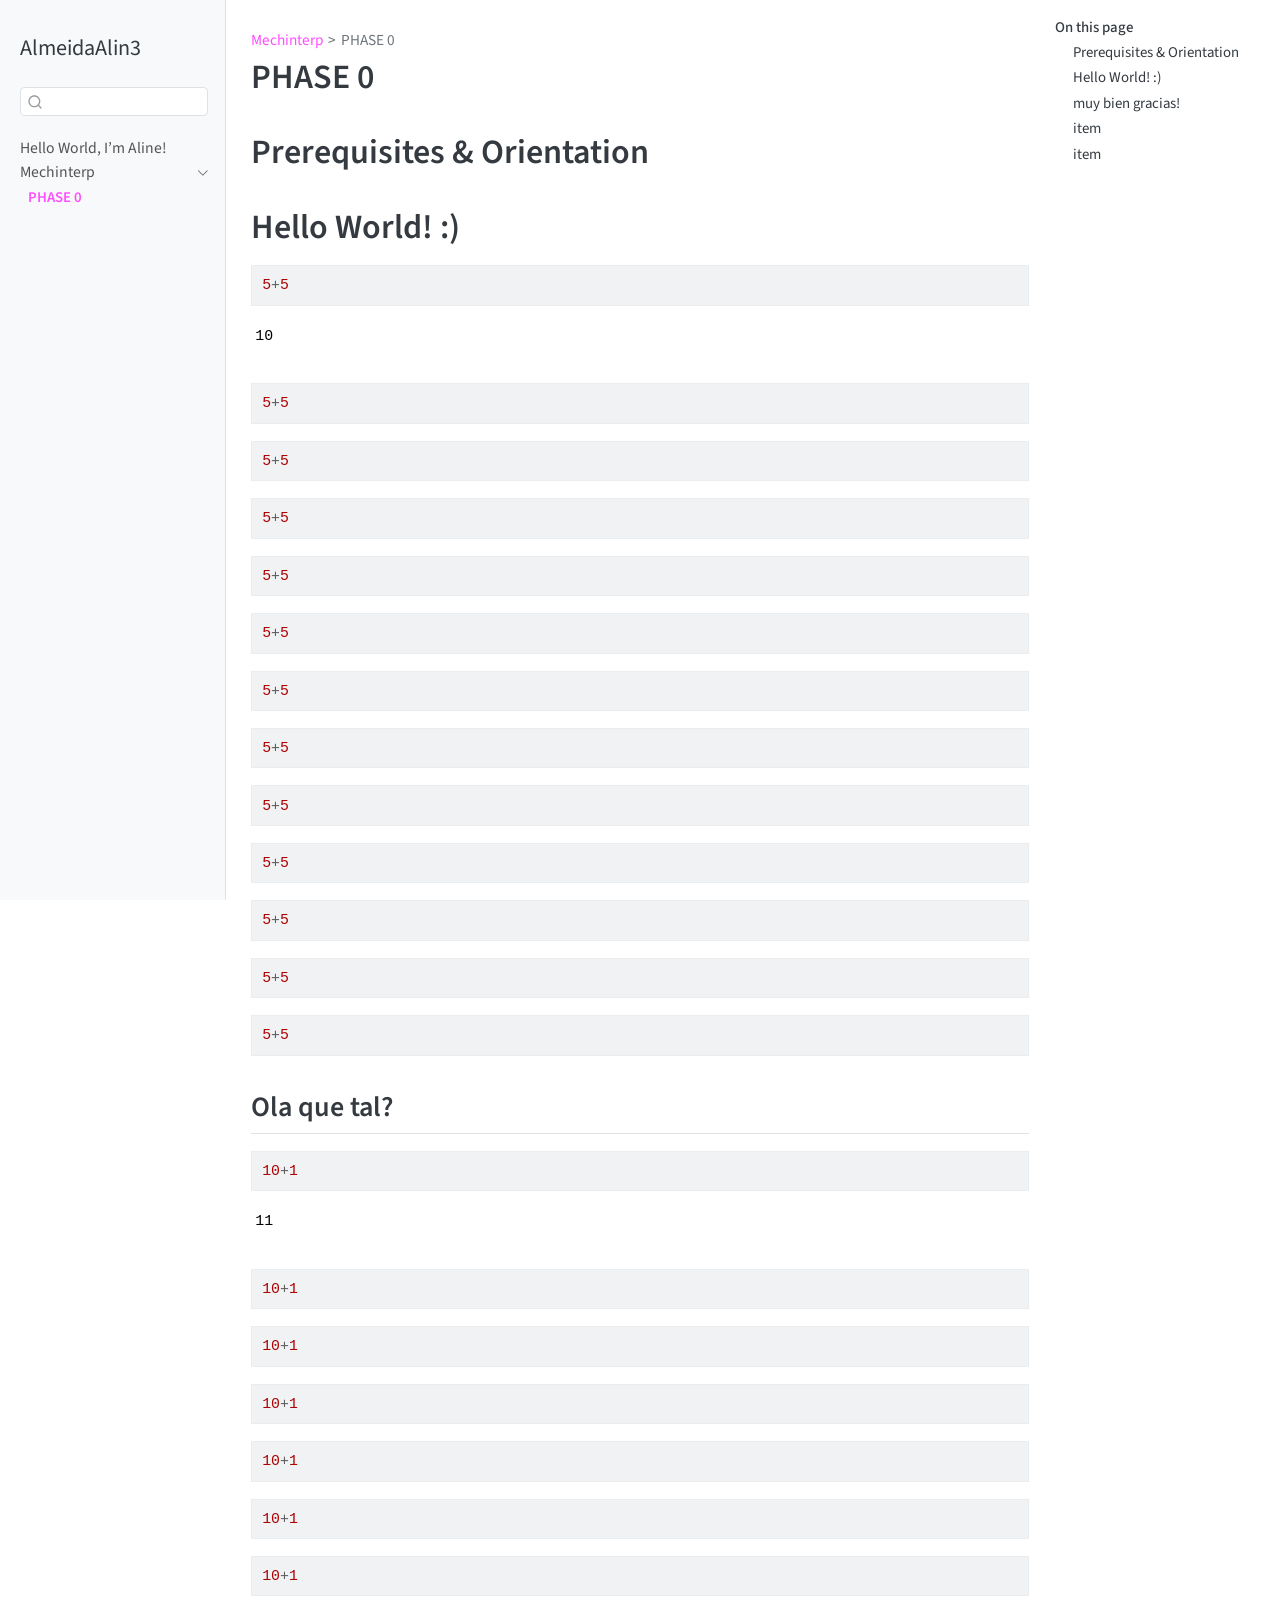
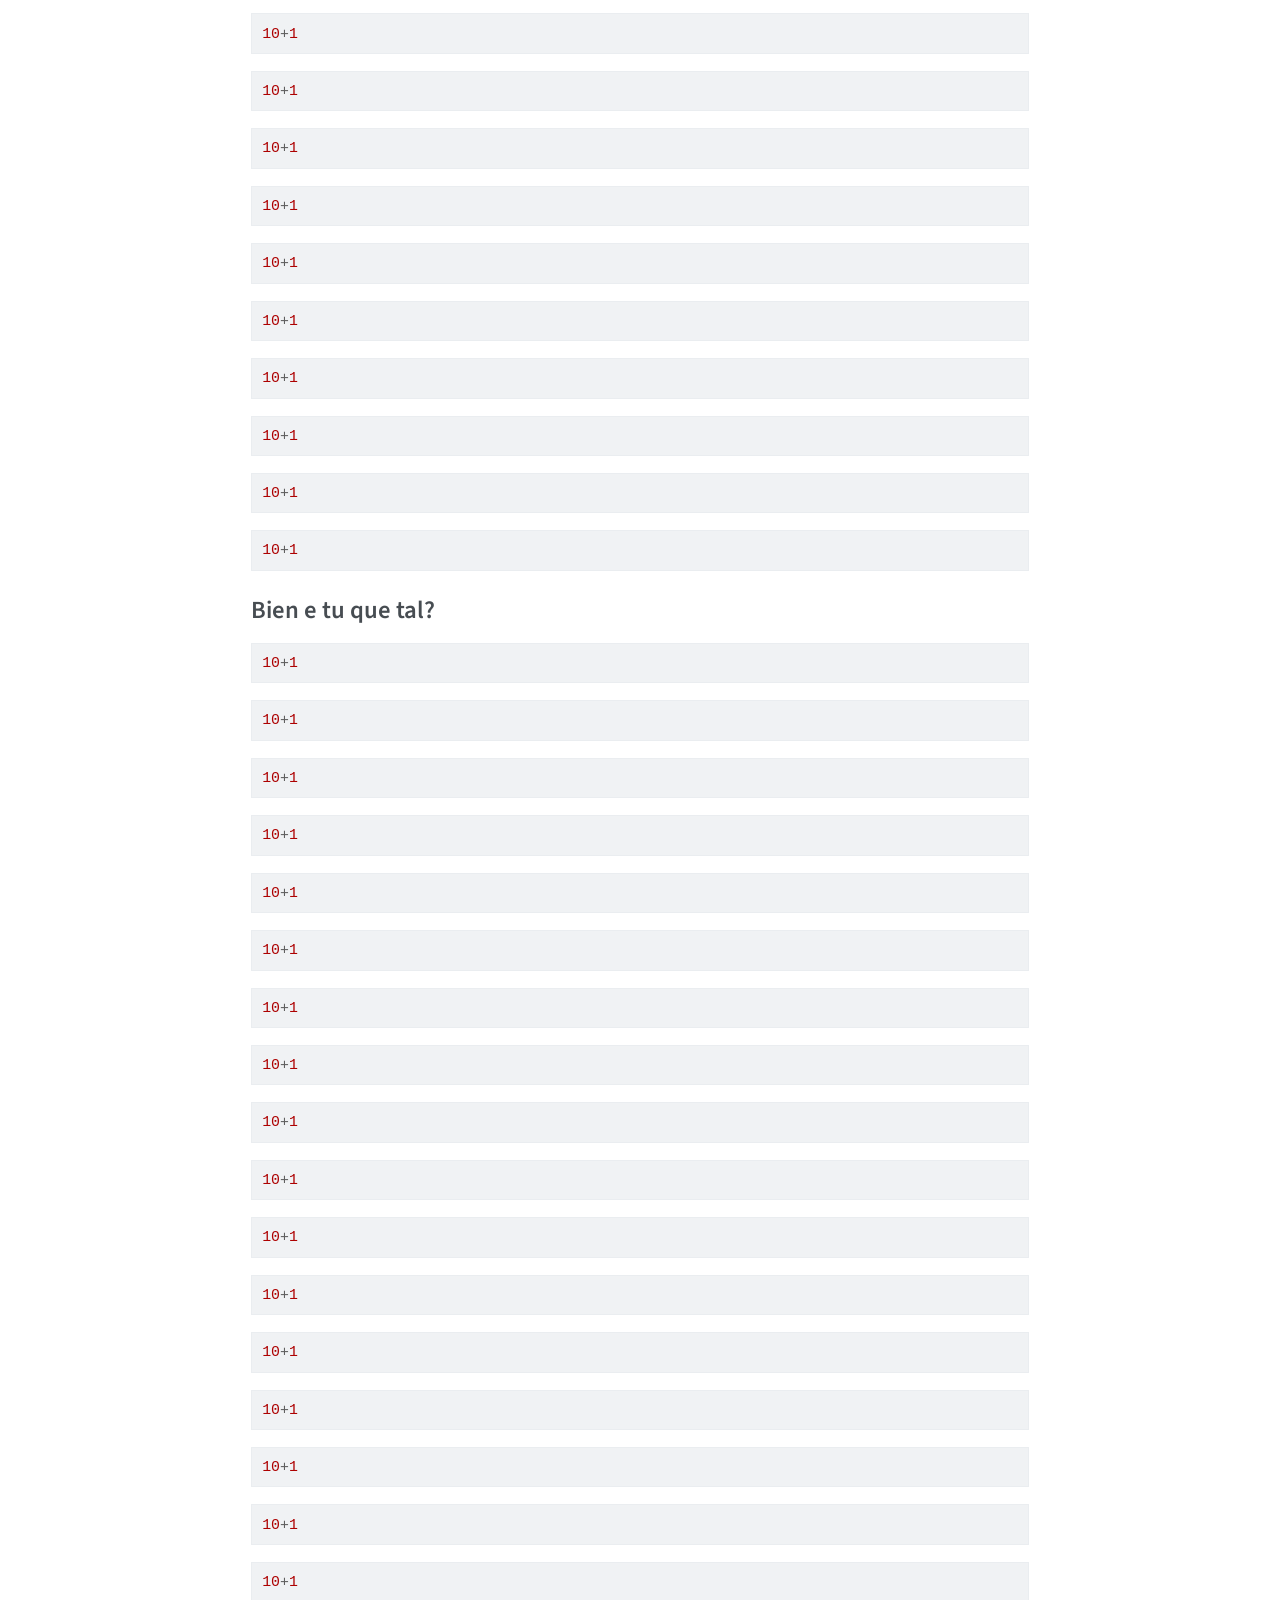
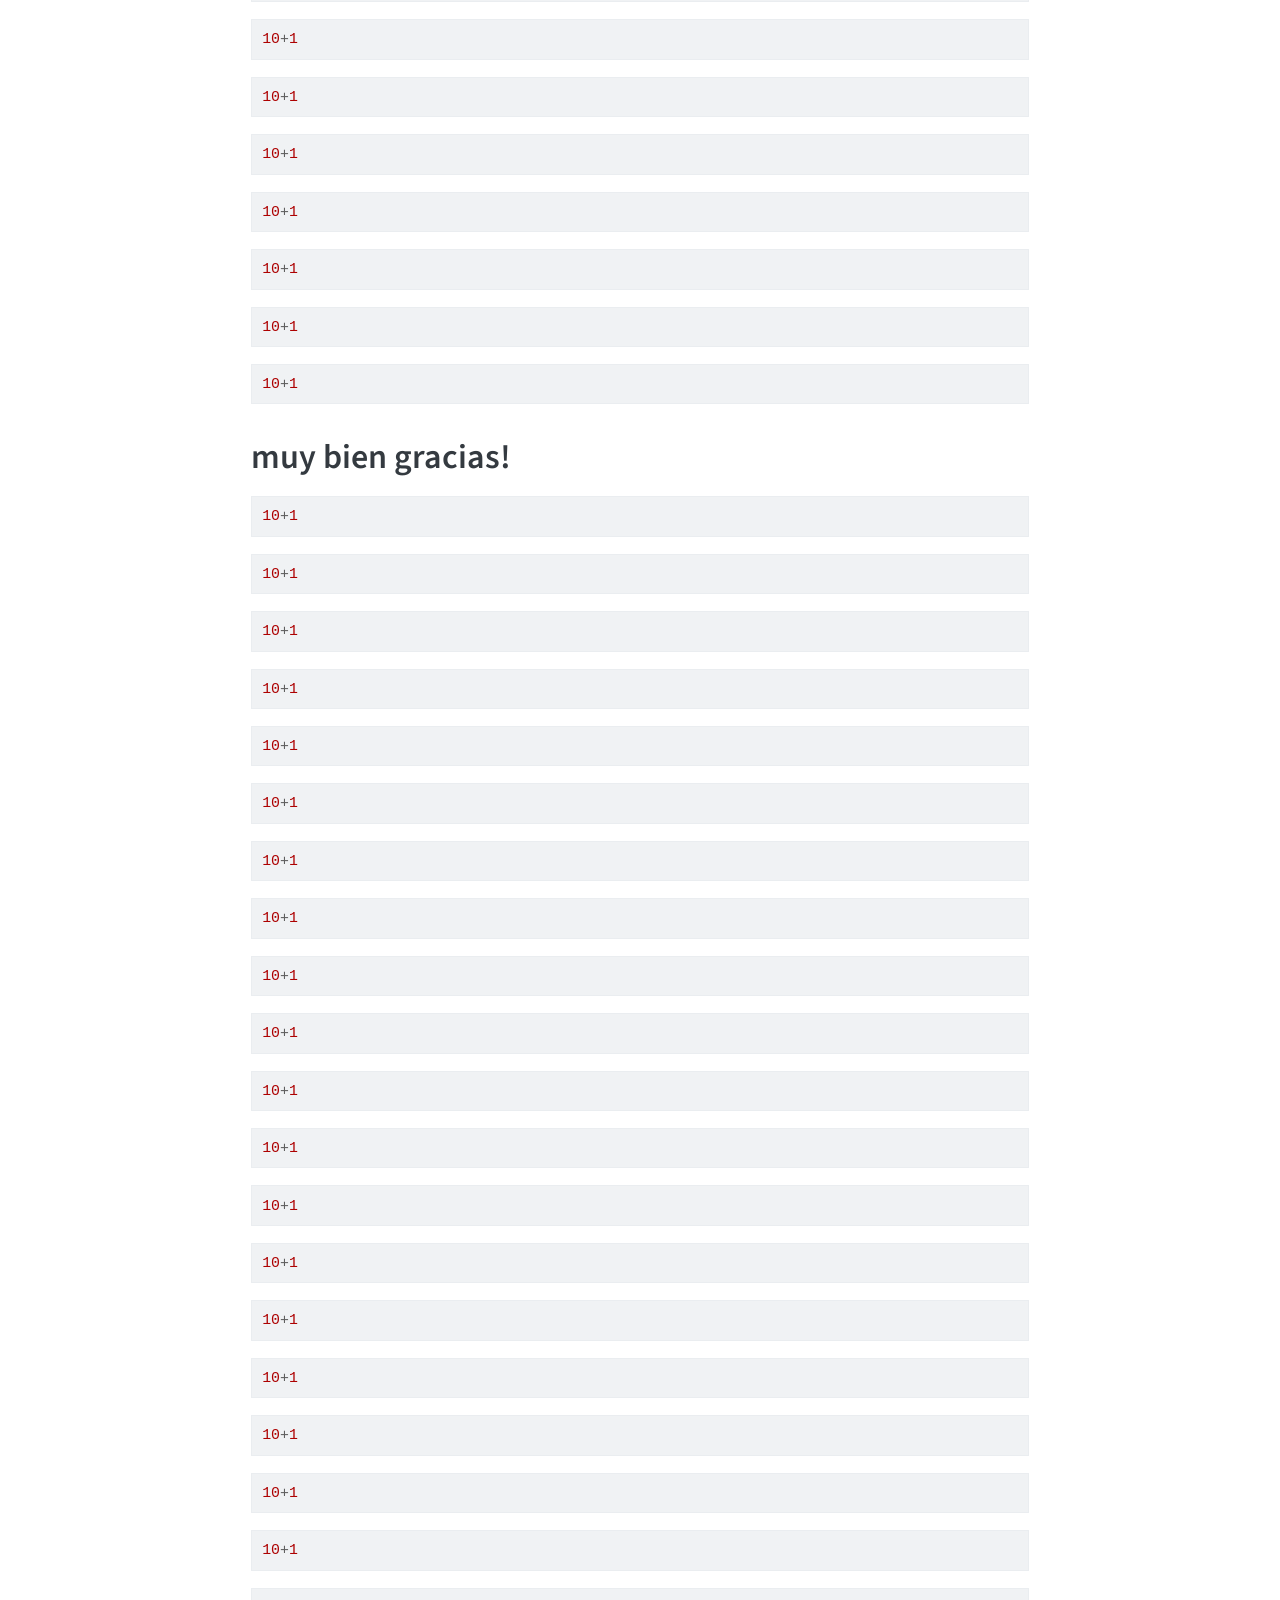
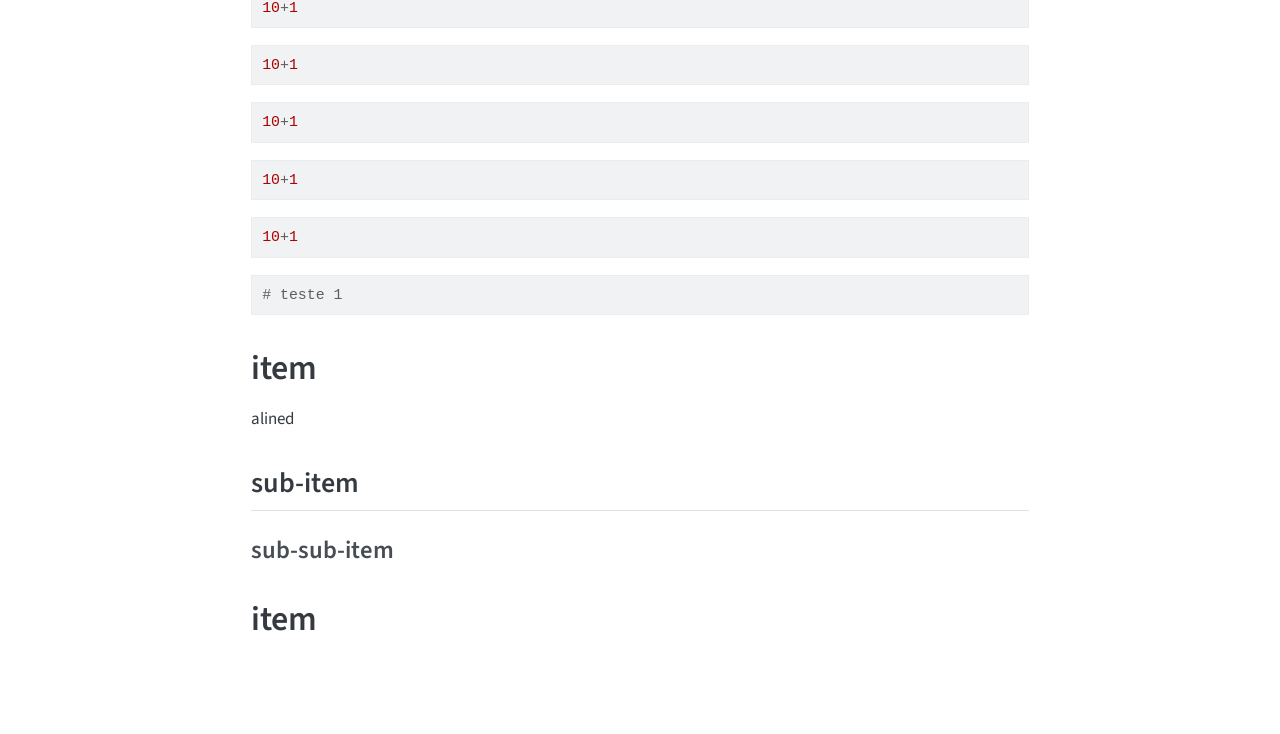
==== docs/my_mechinterp/mech_interp.html @ 6ec61247 "links color update" ====
<!DOCTYPE html>
<html xmlns="http://www.w3.org/1999/xhtml" lang="en" xml:lang="en"><head>

<meta charset="utf-8">
<meta name="generator" content="quarto-1.8.26">

<meta name="viewport" content="width=device-width, initial-scale=1.0, user-scalable=yes">


<title>PHASE 0 – AlmeidaAlin3</title>
<style>
code{white-space: pre-wrap;}
span.smallcaps{font-variant: small-caps;}
div.columns{display: flex; gap: min(4vw, 1.5em);}
div.column{flex: auto; overflow-x: auto;}
div.hanging-indent{margin-left: 1.5em; text-indent: -1.5em;}
ul.task-list{list-style: none;}
ul.task-list li input[type="checkbox"] {
  width: 0.8em;
  margin: 0 0.8em 0.2em -1em; /* quarto-specific, see https://github.com/quarto-dev/quarto-cli/issues/4556 */ 
  vertical-align: middle;
}
/* CSS for syntax highlighting */
html { -webkit-text-size-adjust: 100%; }
pre > code.sourceCode { white-space: pre; position: relative; }
pre > code.sourceCode > span { display: inline-block; line-height: 1.25; }
pre > code.sourceCode > span:empty { height: 1.2em; }
.sourceCode { overflow: visible; }
code.sourceCode > span { color: inherit; text-decoration: inherit; }
div.sourceCode { margin: 1em 0; }
pre.sourceCode { margin: 0; }
@media screen {
div.sourceCode { overflow: auto; }
}
@media print {
pre > code.sourceCode { white-space: pre-wrap; }
pre > code.sourceCode > span { text-indent: -5em; padding-left: 5em; }
}
pre.numberSource code
  { counter-reset: source-line 0; }
pre.numberSource code > span
  { position: relative; left: -4em; counter-increment: source-line; }
pre.numberSource code > span > a:first-child::before
  { content: counter(source-line);
    position: relative; left: -1em; text-align: right; vertical-align: baseline;
    border: none; display: inline-block;
    -webkit-touch-callout: none; -webkit-user-select: none;
    -khtml-user-select: none; -moz-user-select: none;
    -ms-user-select: none; user-select: none;
    padding: 0 4px; width: 4em;
  }
pre.numberSource { margin-left: 3em;  padding-left: 4px; }
div.sourceCode
  {   }
@media screen {
pre > code.sourceCode > span > a:first-child::before { text-decoration: underline; }
}
</style>


<script src="../site_libs/quarto-nav/quarto-nav.js"></script>
<script src="../site_libs/quarto-nav/headroom.min.js"></script>
<script src="../site_libs/clipboard/clipboard.min.js"></script>
<script src="../site_libs/quarto-search/autocomplete.umd.js"></script>
<script src="../site_libs/quarto-search/fuse.min.js"></script>
<script src="../site_libs/quarto-search/quarto-search.js"></script>
<meta name="quarto:offset" content="../">
<link href="../assets/favicon.ico" rel="icon">
<script src="../site_libs/quarto-html/quarto.js" type="module"></script>
<script src="../site_libs/quarto-html/tabsets/tabsets.js" type="module"></script>
<script src="../site_libs/quarto-html/axe/axe-check.js" type="module"></script>
<script src="../site_libs/quarto-html/popper.min.js"></script>
<script src="../site_libs/quarto-html/tippy.umd.min.js"></script>
<script src="../site_libs/quarto-html/anchor.min.js"></script>
<link href="../site_libs/quarto-html/tippy.css" rel="stylesheet">
<link href="../site_libs/quarto-html/quarto-syntax-highlighting-587c61ba64f3a5504c4d52d930310e48.css" rel="stylesheet" id="quarto-text-highlighting-styles">
<script src="../site_libs/bootstrap/bootstrap.min.js"></script>
<link href="../site_libs/bootstrap/bootstrap-icons.css" rel="stylesheet">
<link href="../site_libs/bootstrap/bootstrap-1397abb8f2ace67c03d6b5e76c6315b7.min.css" rel="stylesheet" append-hash="true" id="quarto-bootstrap" data-mode="light">
<script id="quarto-search-options" type="application/json">{
  "location": "sidebar",
  "copy-button": false,
  "collapse-after": 3,
  "panel-placement": "start",
  "type": "textbox",
  "limit": 50,
  "keyboard-shortcut": [
    "f",
    "/",
    "s"
  ],
  "show-item-context": false,
  "language": {
    "search-no-results-text": "No results",
    "search-matching-documents-text": "matching documents",
    "search-copy-link-title": "Copy link to search",
    "search-hide-matches-text": "Hide additional matches",
    "search-more-match-text": "more match in this document",
    "search-more-matches-text": "more matches in this document",
    "search-clear-button-title": "Clear",
    "search-text-placeholder": "",
    "search-detached-cancel-button-title": "Cancel",
    "search-submit-button-title": "Submit",
    "search-label": "Search"
  }
}</script>


<link rel="stylesheet" href="../assets/styles.css">
</head>

<body class="nav-sidebar docked quarto-light">

<div id="quarto-search-results"></div>
  <header id="quarto-header" class="headroom fixed-top">
  <nav class="quarto-secondary-nav">
    <div class="container-fluid d-flex">
      <button type="button" class="quarto-btn-toggle btn" data-bs-toggle="collapse" role="button" data-bs-target=".quarto-sidebar-collapse-item" aria-controls="quarto-sidebar" aria-expanded="false" aria-label="Toggle sidebar navigation" onclick="if (window.quartoToggleHeadroom) { window.quartoToggleHeadroom(); }">
        <i class="bi bi-layout-text-sidebar-reverse"></i>
      </button>
        <nav class="quarto-page-breadcrumbs" aria-label="breadcrumb"><ol class="breadcrumb"><li class="breadcrumb-item"><a href="../my_mechinterp/mech_interp.html">Mechinterp</a></li><li class="breadcrumb-item"><a href="../my_mechinterp/mech_interp.html">PHASE 0</a></li></ol></nav>
        <a class="flex-grow-1" role="navigation" data-bs-toggle="collapse" data-bs-target=".quarto-sidebar-collapse-item" aria-controls="quarto-sidebar" aria-expanded="false" aria-label="Toggle sidebar navigation" onclick="if (window.quartoToggleHeadroom) { window.quartoToggleHeadroom(); }">      
        </a>
      <button type="button" class="btn quarto-search-button" aria-label="Search" onclick="window.quartoOpenSearch();">
        <i class="bi bi-search"></i>
      </button>
    </div>
  </nav>
</header>
<!-- content -->
<div id="quarto-content" class="quarto-container page-columns page-rows-contents page-layout-article">
<!-- sidebar -->
  <nav id="quarto-sidebar" class="sidebar collapse collapse-horizontal quarto-sidebar-collapse-item sidebar-navigation docked overflow-auto">
    <div class="pt-lg-2 mt-2 text-left sidebar-header">
    <div class="sidebar-title mb-0 py-0">
      <a href="../">AlmeidaAlin3</a> 
    </div>
      </div>
        <div class="mt-2 flex-shrink-0 align-items-center">
        <div class="sidebar-search">
        <div id="quarto-search" class="" title="Search"></div>
        </div>
        </div>
    <div class="sidebar-menu-container"> 
    <ul class="list-unstyled mt-1">
        <li class="sidebar-item">
  <div class="sidebar-item-container"> 
  <a href="../index.html" class="sidebar-item-text sidebar-link">
 <span class="menu-text">Hello World, I’m Aline!</span></a>
  </div>
</li>
        <li class="sidebar-item sidebar-item-section">
      <div class="sidebar-item-container"> 
            <a class="sidebar-item-text sidebar-link text-start" data-bs-toggle="collapse" data-bs-target="#quarto-sidebar-section-1" role="navigation" aria-expanded="true">
 <span class="menu-text">Mechinterp</span></a>
          <a class="sidebar-item-toggle text-start" data-bs-toggle="collapse" data-bs-target="#quarto-sidebar-section-1" role="navigation" aria-expanded="true" aria-label="Toggle section">
            <i class="bi bi-chevron-right ms-2"></i>
          </a> 
      </div>
      <ul id="quarto-sidebar-section-1" class="collapse list-unstyled sidebar-section depth1 show">  
          <li class="sidebar-item">
  <div class="sidebar-item-container"> 
  <a href="../my_mechinterp/mech_interp.html" class="sidebar-item-text sidebar-link active">
 <span class="menu-text">PHASE 0</span></a>
  </div>
</li>
      </ul>
  </li>
    </ul>
    </div>
</nav>
<div id="quarto-sidebar-glass" class="quarto-sidebar-collapse-item" data-bs-toggle="collapse" data-bs-target=".quarto-sidebar-collapse-item"></div>
<!-- margin-sidebar -->
    <div id="quarto-margin-sidebar" class="sidebar margin-sidebar">
        <nav id="TOC" role="doc-toc" class="toc-active">
    <h2 id="toc-title">On this page</h2>
   
  <ul>
  <li><a href="#prerequisites-orientation" id="toc-prerequisites-orientation" class="nav-link active" data-scroll-target="#prerequisites-orientation">Prerequisites &amp; Orientation</a></li>
  <li><a href="#hello-world" id="toc-hello-world" class="nav-link" data-scroll-target="#hello-world">Hello World! :)</a>
  <ul>
  <li><a href="#ola-que-tal" id="toc-ola-que-tal" class="nav-link" data-scroll-target="#ola-que-tal">Ola que tal?</a>
  <ul class="collapse">
  <li><a href="#bien-e-tu-que-tal" id="toc-bien-e-tu-que-tal" class="nav-link" data-scroll-target="#bien-e-tu-que-tal">Bien e tu que tal?</a></li>
  </ul></li>
  </ul></li>
  <li><a href="#muy-bien-gracias" id="toc-muy-bien-gracias" class="nav-link" data-scroll-target="#muy-bien-gracias">muy bien gracias!</a></li>
  <li><a href="#item" id="toc-item" class="nav-link" data-scroll-target="#item">item</a>
  <ul>
  <li><a href="#sub-item" id="toc-sub-item" class="nav-link" data-scroll-target="#sub-item">sub-item</a>
  <ul class="collapse">
  <li><a href="#sub-sub-item" id="toc-sub-sub-item" class="nav-link" data-scroll-target="#sub-sub-item">sub-sub-item</a></li>
  </ul></li>
  </ul></li>
  <li><a href="#item-1" id="toc-item-1" class="nav-link" data-scroll-target="#item-1">item</a></li>
  </ul>
</nav>
    </div>
<!-- main -->
<main class="content" id="quarto-document-content">

<header id="title-block-header" class="quarto-title-block default"><nav class="quarto-page-breadcrumbs quarto-title-breadcrumbs d-none d-lg-block" aria-label="breadcrumb"><ol class="breadcrumb"><li class="breadcrumb-item"><a href="../my_mechinterp/mech_interp.html">Mechinterp</a></li><li class="breadcrumb-item"><a href="../my_mechinterp/mech_interp.html">PHASE 0</a></li></ol></nav>
<div class="quarto-title">
<h1 class="title">PHASE 0</h1>
</div>



<div class="quarto-title-meta">

    
  
    
  </div>
  


</header>


<section id="prerequisites-orientation" class="level1">
<h1>Prerequisites &amp; Orientation</h1>
</section>
<section id="hello-world" class="level1">
<h1>Hello World! :)</h1>
<div id="cell-3" class="cell" data-execution_count="2">
<div class="code-copy-outer-scaffold"><div class="sourceCode cell-code" id="cb1"><pre class="sourceCode python code-with-copy"><code class="sourceCode python"><span id="cb1-1"><a href="#cb1-1" aria-hidden="true" tabindex="-1"></a><span class="dv">5</span><span class="op">+</span><span class="dv">5</span></span></code></pre></div><button title="Copy to Clipboard" class="code-copy-button"><i class="bi"></i></button></div>
<div class="cell-output cell-output-display" data-execution_count="2">
<pre><code>10</code></pre>
</div>
</div>
<div id="cell-4" class="cell">
<div class="code-copy-outer-scaffold"><div class="sourceCode cell-code" id="cb3"><pre class="sourceCode python code-with-copy"><code class="sourceCode python"><span id="cb3-1"><a href="#cb3-1" aria-hidden="true" tabindex="-1"></a><span class="dv">5</span><span class="op">+</span><span class="dv">5</span></span></code></pre></div><button title="Copy to Clipboard" class="code-copy-button"><i class="bi"></i></button></div>
</div>
<div id="cell-5" class="cell">
<div class="code-copy-outer-scaffold"><div class="sourceCode cell-code" id="cb4"><pre class="sourceCode python code-with-copy"><code class="sourceCode python"><span id="cb4-1"><a href="#cb4-1" aria-hidden="true" tabindex="-1"></a><span class="dv">5</span><span class="op">+</span><span class="dv">5</span></span></code></pre></div><button title="Copy to Clipboard" class="code-copy-button"><i class="bi"></i></button></div>
</div>
<div id="cell-6" class="cell">
<div class="code-copy-outer-scaffold"><div class="sourceCode cell-code" id="cb5"><pre class="sourceCode python code-with-copy"><code class="sourceCode python"><span id="cb5-1"><a href="#cb5-1" aria-hidden="true" tabindex="-1"></a><span class="dv">5</span><span class="op">+</span><span class="dv">5</span></span></code></pre></div><button title="Copy to Clipboard" class="code-copy-button"><i class="bi"></i></button></div>
</div>
<div id="cell-7" class="cell">
<div class="code-copy-outer-scaffold"><div class="sourceCode cell-code" id="cb6"><pre class="sourceCode python code-with-copy"><code class="sourceCode python"><span id="cb6-1"><a href="#cb6-1" aria-hidden="true" tabindex="-1"></a><span class="dv">5</span><span class="op">+</span><span class="dv">5</span></span></code></pre></div><button title="Copy to Clipboard" class="code-copy-button"><i class="bi"></i></button></div>
</div>
<div id="cell-8" class="cell">
<div class="code-copy-outer-scaffold"><div class="sourceCode cell-code" id="cb7"><pre class="sourceCode python code-with-copy"><code class="sourceCode python"><span id="cb7-1"><a href="#cb7-1" aria-hidden="true" tabindex="-1"></a><span class="dv">5</span><span class="op">+</span><span class="dv">5</span></span></code></pre></div><button title="Copy to Clipboard" class="code-copy-button"><i class="bi"></i></button></div>
</div>
<div id="cell-9" class="cell">
<div class="code-copy-outer-scaffold"><div class="sourceCode cell-code" id="cb8"><pre class="sourceCode python code-with-copy"><code class="sourceCode python"><span id="cb8-1"><a href="#cb8-1" aria-hidden="true" tabindex="-1"></a><span class="dv">5</span><span class="op">+</span><span class="dv">5</span></span></code></pre></div><button title="Copy to Clipboard" class="code-copy-button"><i class="bi"></i></button></div>
</div>
<div id="cell-10" class="cell">
<div class="code-copy-outer-scaffold"><div class="sourceCode cell-code" id="cb9"><pre class="sourceCode python code-with-copy"><code class="sourceCode python"><span id="cb9-1"><a href="#cb9-1" aria-hidden="true" tabindex="-1"></a><span class="dv">5</span><span class="op">+</span><span class="dv">5</span></span></code></pre></div><button title="Copy to Clipboard" class="code-copy-button"><i class="bi"></i></button></div>
</div>
<div id="cell-11" class="cell">
<div class="code-copy-outer-scaffold"><div class="sourceCode cell-code" id="cb10"><pre class="sourceCode python code-with-copy"><code class="sourceCode python"><span id="cb10-1"><a href="#cb10-1" aria-hidden="true" tabindex="-1"></a><span class="dv">5</span><span class="op">+</span><span class="dv">5</span></span></code></pre></div><button title="Copy to Clipboard" class="code-copy-button"><i class="bi"></i></button></div>
</div>
<div id="cell-12" class="cell">
<div class="code-copy-outer-scaffold"><div class="sourceCode cell-code" id="cb11"><pre class="sourceCode python code-with-copy"><code class="sourceCode python"><span id="cb11-1"><a href="#cb11-1" aria-hidden="true" tabindex="-1"></a><span class="dv">5</span><span class="op">+</span><span class="dv">5</span></span></code></pre></div><button title="Copy to Clipboard" class="code-copy-button"><i class="bi"></i></button></div>
</div>
<div id="cell-13" class="cell">
<div class="code-copy-outer-scaffold"><div class="sourceCode cell-code" id="cb12"><pre class="sourceCode python code-with-copy"><code class="sourceCode python"><span id="cb12-1"><a href="#cb12-1" aria-hidden="true" tabindex="-1"></a><span class="dv">5</span><span class="op">+</span><span class="dv">5</span></span></code></pre></div><button title="Copy to Clipboard" class="code-copy-button"><i class="bi"></i></button></div>
</div>
<div id="cell-14" class="cell">
<div class="code-copy-outer-scaffold"><div class="sourceCode cell-code" id="cb13"><pre class="sourceCode python code-with-copy"><code class="sourceCode python"><span id="cb13-1"><a href="#cb13-1" aria-hidden="true" tabindex="-1"></a><span class="dv">5</span><span class="op">+</span><span class="dv">5</span></span></code></pre></div><button title="Copy to Clipboard" class="code-copy-button"><i class="bi"></i></button></div>
</div>
<div id="cell-15" class="cell">
<div class="code-copy-outer-scaffold"><div class="sourceCode cell-code" id="cb14"><pre class="sourceCode python code-with-copy"><code class="sourceCode python"><span id="cb14-1"><a href="#cb14-1" aria-hidden="true" tabindex="-1"></a><span class="dv">5</span><span class="op">+</span><span class="dv">5</span></span></code></pre></div><button title="Copy to Clipboard" class="code-copy-button"><i class="bi"></i></button></div>
</div>
<section id="ola-que-tal" class="level2">
<h2 class="anchored" data-anchor-id="ola-que-tal">Ola que tal?</h2>
<div id="cell-17" class="cell" data-execution_count="3">
<div class="code-copy-outer-scaffold"><div class="sourceCode cell-code" id="cb15"><pre class="sourceCode python code-with-copy"><code class="sourceCode python"><span id="cb15-1"><a href="#cb15-1" aria-hidden="true" tabindex="-1"></a><span class="dv">10</span><span class="op">+</span><span class="dv">1</span></span></code></pre></div><button title="Copy to Clipboard" class="code-copy-button"><i class="bi"></i></button></div>
<div class="cell-output cell-output-display" data-execution_count="3">
<pre><code>11</code></pre>
</div>
</div>
<div id="cell-18" class="cell">
<div class="code-copy-outer-scaffold"><div class="sourceCode cell-code" id="cb17"><pre class="sourceCode python code-with-copy"><code class="sourceCode python"><span id="cb17-1"><a href="#cb17-1" aria-hidden="true" tabindex="-1"></a><span class="dv">10</span><span class="op">+</span><span class="dv">1</span></span></code></pre></div><button title="Copy to Clipboard" class="code-copy-button"><i class="bi"></i></button></div>
</div>
<div id="cell-19" class="cell">
<div class="code-copy-outer-scaffold"><div class="sourceCode cell-code" id="cb18"><pre class="sourceCode python code-with-copy"><code class="sourceCode python"><span id="cb18-1"><a href="#cb18-1" aria-hidden="true" tabindex="-1"></a><span class="dv">10</span><span class="op">+</span><span class="dv">1</span></span></code></pre></div><button title="Copy to Clipboard" class="code-copy-button"><i class="bi"></i></button></div>
</div>
<div id="cell-20" class="cell">
<div class="code-copy-outer-scaffold"><div class="sourceCode cell-code" id="cb19"><pre class="sourceCode python code-with-copy"><code class="sourceCode python"><span id="cb19-1"><a href="#cb19-1" aria-hidden="true" tabindex="-1"></a><span class="dv">10</span><span class="op">+</span><span class="dv">1</span></span></code></pre></div><button title="Copy to Clipboard" class="code-copy-button"><i class="bi"></i></button></div>
</div>
<div id="cell-21" class="cell">
<div class="code-copy-outer-scaffold"><div class="sourceCode cell-code" id="cb20"><pre class="sourceCode python code-with-copy"><code class="sourceCode python"><span id="cb20-1"><a href="#cb20-1" aria-hidden="true" tabindex="-1"></a><span class="dv">10</span><span class="op">+</span><span class="dv">1</span></span></code></pre></div><button title="Copy to Clipboard" class="code-copy-button"><i class="bi"></i></button></div>
</div>
<div id="cell-22" class="cell">
<div class="code-copy-outer-scaffold"><div class="sourceCode cell-code" id="cb21"><pre class="sourceCode python code-with-copy"><code class="sourceCode python"><span id="cb21-1"><a href="#cb21-1" aria-hidden="true" tabindex="-1"></a><span class="dv">10</span><span class="op">+</span><span class="dv">1</span></span></code></pre></div><button title="Copy to Clipboard" class="code-copy-button"><i class="bi"></i></button></div>
</div>
<div id="cell-23" class="cell">
<div class="code-copy-outer-scaffold"><div class="sourceCode cell-code" id="cb22"><pre class="sourceCode python code-with-copy"><code class="sourceCode python"><span id="cb22-1"><a href="#cb22-1" aria-hidden="true" tabindex="-1"></a><span class="dv">10</span><span class="op">+</span><span class="dv">1</span></span></code></pre></div><button title="Copy to Clipboard" class="code-copy-button"><i class="bi"></i></button></div>
</div>
<div id="cell-24" class="cell">
<div class="code-copy-outer-scaffold"><div class="sourceCode cell-code" id="cb23"><pre class="sourceCode python code-with-copy"><code class="sourceCode python"><span id="cb23-1"><a href="#cb23-1" aria-hidden="true" tabindex="-1"></a><span class="dv">10</span><span class="op">+</span><span class="dv">1</span></span></code></pre></div><button title="Copy to Clipboard" class="code-copy-button"><i class="bi"></i></button></div>
</div>
<div id="cell-25" class="cell">
<div class="code-copy-outer-scaffold"><div class="sourceCode cell-code" id="cb24"><pre class="sourceCode python code-with-copy"><code class="sourceCode python"><span id="cb24-1"><a href="#cb24-1" aria-hidden="true" tabindex="-1"></a><span class="dv">10</span><span class="op">+</span><span class="dv">1</span></span></code></pre></div><button title="Copy to Clipboard" class="code-copy-button"><i class="bi"></i></button></div>
</div>
<div id="cell-26" class="cell">
<div class="code-copy-outer-scaffold"><div class="sourceCode cell-code" id="cb25"><pre class="sourceCode python code-with-copy"><code class="sourceCode python"><span id="cb25-1"><a href="#cb25-1" aria-hidden="true" tabindex="-1"></a><span class="dv">10</span><span class="op">+</span><span class="dv">1</span></span></code></pre></div><button title="Copy to Clipboard" class="code-copy-button"><i class="bi"></i></button></div>
</div>
<div id="cell-27" class="cell">
<div class="code-copy-outer-scaffold"><div class="sourceCode cell-code" id="cb26"><pre class="sourceCode python code-with-copy"><code class="sourceCode python"><span id="cb26-1"><a href="#cb26-1" aria-hidden="true" tabindex="-1"></a><span class="dv">10</span><span class="op">+</span><span class="dv">1</span></span></code></pre></div><button title="Copy to Clipboard" class="code-copy-button"><i class="bi"></i></button></div>
</div>
<div id="cell-28" class="cell">
<div class="code-copy-outer-scaffold"><div class="sourceCode cell-code" id="cb27"><pre class="sourceCode python code-with-copy"><code class="sourceCode python"><span id="cb27-1"><a href="#cb27-1" aria-hidden="true" tabindex="-1"></a><span class="dv">10</span><span class="op">+</span><span class="dv">1</span></span></code></pre></div><button title="Copy to Clipboard" class="code-copy-button"><i class="bi"></i></button></div>
</div>
<div id="cell-29" class="cell">
<div class="code-copy-outer-scaffold"><div class="sourceCode cell-code" id="cb28"><pre class="sourceCode python code-with-copy"><code class="sourceCode python"><span id="cb28-1"><a href="#cb28-1" aria-hidden="true" tabindex="-1"></a><span class="dv">10</span><span class="op">+</span><span class="dv">1</span></span></code></pre></div><button title="Copy to Clipboard" class="code-copy-button"><i class="bi"></i></button></div>
</div>
<div id="cell-30" class="cell">
<div class="code-copy-outer-scaffold"><div class="sourceCode cell-code" id="cb29"><pre class="sourceCode python code-with-copy"><code class="sourceCode python"><span id="cb29-1"><a href="#cb29-1" aria-hidden="true" tabindex="-1"></a><span class="dv">10</span><span class="op">+</span><span class="dv">1</span></span></code></pre></div><button title="Copy to Clipboard" class="code-copy-button"><i class="bi"></i></button></div>
</div>
<div id="cell-31" class="cell">
<div class="code-copy-outer-scaffold"><div class="sourceCode cell-code" id="cb30"><pre class="sourceCode python code-with-copy"><code class="sourceCode python"><span id="cb30-1"><a href="#cb30-1" aria-hidden="true" tabindex="-1"></a><span class="dv">10</span><span class="op">+</span><span class="dv">1</span></span></code></pre></div><button title="Copy to Clipboard" class="code-copy-button"><i class="bi"></i></button></div>
</div>
<div id="cell-32" class="cell">
<div class="code-copy-outer-scaffold"><div class="sourceCode cell-code" id="cb31"><pre class="sourceCode python code-with-copy"><code class="sourceCode python"><span id="cb31-1"><a href="#cb31-1" aria-hidden="true" tabindex="-1"></a><span class="dv">10</span><span class="op">+</span><span class="dv">1</span></span></code></pre></div><button title="Copy to Clipboard" class="code-copy-button"><i class="bi"></i></button></div>
</div>
<div id="cell-33" class="cell">
<div class="code-copy-outer-scaffold"><div class="sourceCode cell-code" id="cb32"><pre class="sourceCode python code-with-copy"><code class="sourceCode python"><span id="cb32-1"><a href="#cb32-1" aria-hidden="true" tabindex="-1"></a><span class="dv">10</span><span class="op">+</span><span class="dv">1</span></span></code></pre></div><button title="Copy to Clipboard" class="code-copy-button"><i class="bi"></i></button></div>
</div>
<section id="bien-e-tu-que-tal" class="level3">
<h3 class="anchored" data-anchor-id="bien-e-tu-que-tal">Bien e tu que tal?</h3>
<div id="cell-36" class="cell">
<div class="code-copy-outer-scaffold"><div class="sourceCode cell-code" id="cb33"><pre class="sourceCode python code-with-copy"><code class="sourceCode python"><span id="cb33-1"><a href="#cb33-1" aria-hidden="true" tabindex="-1"></a><span class="dv">10</span><span class="op">+</span><span class="dv">1</span></span></code></pre></div><button title="Copy to Clipboard" class="code-copy-button"><i class="bi"></i></button></div>
</div>
<div id="cell-37" class="cell">
<div class="code-copy-outer-scaffold"><div class="sourceCode cell-code" id="cb34"><pre class="sourceCode python code-with-copy"><code class="sourceCode python"><span id="cb34-1"><a href="#cb34-1" aria-hidden="true" tabindex="-1"></a><span class="dv">10</span><span class="op">+</span><span class="dv">1</span></span></code></pre></div><button title="Copy to Clipboard" class="code-copy-button"><i class="bi"></i></button></div>
</div>
<div id="cell-38" class="cell">
<div class="code-copy-outer-scaffold"><div class="sourceCode cell-code" id="cb35"><pre class="sourceCode python code-with-copy"><code class="sourceCode python"><span id="cb35-1"><a href="#cb35-1" aria-hidden="true" tabindex="-1"></a><span class="dv">10</span><span class="op">+</span><span class="dv">1</span></span></code></pre></div><button title="Copy to Clipboard" class="code-copy-button"><i class="bi"></i></button></div>
</div>
<div id="cell-39" class="cell">
<div class="code-copy-outer-scaffold"><div class="sourceCode cell-code" id="cb36"><pre class="sourceCode python code-with-copy"><code class="sourceCode python"><span id="cb36-1"><a href="#cb36-1" aria-hidden="true" tabindex="-1"></a><span class="dv">10</span><span class="op">+</span><span class="dv">1</span></span></code></pre></div><button title="Copy to Clipboard" class="code-copy-button"><i class="bi"></i></button></div>
</div>
<div id="cell-40" class="cell">
<div class="code-copy-outer-scaffold"><div class="sourceCode cell-code" id="cb37"><pre class="sourceCode python code-with-copy"><code class="sourceCode python"><span id="cb37-1"><a href="#cb37-1" aria-hidden="true" tabindex="-1"></a><span class="dv">10</span><span class="op">+</span><span class="dv">1</span></span></code></pre></div><button title="Copy to Clipboard" class="code-copy-button"><i class="bi"></i></button></div>
</div>
<div id="cell-41" class="cell">
<div class="code-copy-outer-scaffold"><div class="sourceCode cell-code" id="cb38"><pre class="sourceCode python code-with-copy"><code class="sourceCode python"><span id="cb38-1"><a href="#cb38-1" aria-hidden="true" tabindex="-1"></a><span class="dv">10</span><span class="op">+</span><span class="dv">1</span></span></code></pre></div><button title="Copy to Clipboard" class="code-copy-button"><i class="bi"></i></button></div>
</div>
<div id="cell-42" class="cell">
<div class="code-copy-outer-scaffold"><div class="sourceCode cell-code" id="cb39"><pre class="sourceCode python code-with-copy"><code class="sourceCode python"><span id="cb39-1"><a href="#cb39-1" aria-hidden="true" tabindex="-1"></a><span class="dv">10</span><span class="op">+</span><span class="dv">1</span></span></code></pre></div><button title="Copy to Clipboard" class="code-copy-button"><i class="bi"></i></button></div>
</div>
<div id="cell-43" class="cell">
<div class="code-copy-outer-scaffold"><div class="sourceCode cell-code" id="cb40"><pre class="sourceCode python code-with-copy"><code class="sourceCode python"><span id="cb40-1"><a href="#cb40-1" aria-hidden="true" tabindex="-1"></a><span class="dv">10</span><span class="op">+</span><span class="dv">1</span></span></code></pre></div><button title="Copy to Clipboard" class="code-copy-button"><i class="bi"></i></button></div>
</div>
<div id="cell-44" class="cell">
<div class="code-copy-outer-scaffold"><div class="sourceCode cell-code" id="cb41"><pre class="sourceCode python code-with-copy"><code class="sourceCode python"><span id="cb41-1"><a href="#cb41-1" aria-hidden="true" tabindex="-1"></a><span class="dv">10</span><span class="op">+</span><span class="dv">1</span></span></code></pre></div><button title="Copy to Clipboard" class="code-copy-button"><i class="bi"></i></button></div>
</div>
<div id="cell-45" class="cell">
<div class="code-copy-outer-scaffold"><div class="sourceCode cell-code" id="cb42"><pre class="sourceCode python code-with-copy"><code class="sourceCode python"><span id="cb42-1"><a href="#cb42-1" aria-hidden="true" tabindex="-1"></a><span class="dv">10</span><span class="op">+</span><span class="dv">1</span></span></code></pre></div><button title="Copy to Clipboard" class="code-copy-button"><i class="bi"></i></button></div>
</div>
<div id="cell-46" class="cell">
<div class="code-copy-outer-scaffold"><div class="sourceCode cell-code" id="cb43"><pre class="sourceCode python code-with-copy"><code class="sourceCode python"><span id="cb43-1"><a href="#cb43-1" aria-hidden="true" tabindex="-1"></a><span class="dv">10</span><span class="op">+</span><span class="dv">1</span></span></code></pre></div><button title="Copy to Clipboard" class="code-copy-button"><i class="bi"></i></button></div>
</div>
<div id="cell-47" class="cell">
<div class="code-copy-outer-scaffold"><div class="sourceCode cell-code" id="cb44"><pre class="sourceCode python code-with-copy"><code class="sourceCode python"><span id="cb44-1"><a href="#cb44-1" aria-hidden="true" tabindex="-1"></a><span class="dv">10</span><span class="op">+</span><span class="dv">1</span></span></code></pre></div><button title="Copy to Clipboard" class="code-copy-button"><i class="bi"></i></button></div>
</div>
<div id="cell-59" class="cell">
<div class="code-copy-outer-scaffold"><div class="sourceCode cell-code" id="cb45"><pre class="sourceCode python code-with-copy"><code class="sourceCode python"><span id="cb45-1"><a href="#cb45-1" aria-hidden="true" tabindex="-1"></a><span class="dv">10</span><span class="op">+</span><span class="dv">1</span></span></code></pre></div><button title="Copy to Clipboard" class="code-copy-button"><i class="bi"></i></button></div>
</div>
<div id="cell-60" class="cell">
<div class="code-copy-outer-scaffold"><div class="sourceCode cell-code" id="cb46"><pre class="sourceCode python code-with-copy"><code class="sourceCode python"><span id="cb46-1"><a href="#cb46-1" aria-hidden="true" tabindex="-1"></a><span class="dv">10</span><span class="op">+</span><span class="dv">1</span></span></code></pre></div><button title="Copy to Clipboard" class="code-copy-button"><i class="bi"></i></button></div>
</div>
<div id="cell-61" class="cell">
<div class="code-copy-outer-scaffold"><div class="sourceCode cell-code" id="cb47"><pre class="sourceCode python code-with-copy"><code class="sourceCode python"><span id="cb47-1"><a href="#cb47-1" aria-hidden="true" tabindex="-1"></a><span class="dv">10</span><span class="op">+</span><span class="dv">1</span></span></code></pre></div><button title="Copy to Clipboard" class="code-copy-button"><i class="bi"></i></button></div>
</div>
<div id="cell-62" class="cell">
<div class="code-copy-outer-scaffold"><div class="sourceCode cell-code" id="cb48"><pre class="sourceCode python code-with-copy"><code class="sourceCode python"><span id="cb48-1"><a href="#cb48-1" aria-hidden="true" tabindex="-1"></a><span class="dv">10</span><span class="op">+</span><span class="dv">1</span></span></code></pre></div><button title="Copy to Clipboard" class="code-copy-button"><i class="bi"></i></button></div>
</div>
<div id="cell-63" class="cell">
<div class="code-copy-outer-scaffold"><div class="sourceCode cell-code" id="cb49"><pre class="sourceCode python code-with-copy"><code class="sourceCode python"><span id="cb49-1"><a href="#cb49-1" aria-hidden="true" tabindex="-1"></a><span class="dv">10</span><span class="op">+</span><span class="dv">1</span></span></code></pre></div><button title="Copy to Clipboard" class="code-copy-button"><i class="bi"></i></button></div>
</div>
<div id="cell-64" class="cell">
<div class="code-copy-outer-scaffold"><div class="sourceCode cell-code" id="cb50"><pre class="sourceCode python code-with-copy"><code class="sourceCode python"><span id="cb50-1"><a href="#cb50-1" aria-hidden="true" tabindex="-1"></a><span class="dv">10</span><span class="op">+</span><span class="dv">1</span></span></code></pre></div><button title="Copy to Clipboard" class="code-copy-button"><i class="bi"></i></button></div>
</div>
<div id="cell-65" class="cell">
<div class="code-copy-outer-scaffold"><div class="sourceCode cell-code" id="cb51"><pre class="sourceCode python code-with-copy"><code class="sourceCode python"><span id="cb51-1"><a href="#cb51-1" aria-hidden="true" tabindex="-1"></a><span class="dv">10</span><span class="op">+</span><span class="dv">1</span></span></code></pre></div><button title="Copy to Clipboard" class="code-copy-button"><i class="bi"></i></button></div>
</div>
<div id="cell-66" class="cell">
<div class="code-copy-outer-scaffold"><div class="sourceCode cell-code" id="cb52"><pre class="sourceCode python code-with-copy"><code class="sourceCode python"><span id="cb52-1"><a href="#cb52-1" aria-hidden="true" tabindex="-1"></a><span class="dv">10</span><span class="op">+</span><span class="dv">1</span></span></code></pre></div><button title="Copy to Clipboard" class="code-copy-button"><i class="bi"></i></button></div>
</div>
<div id="cell-67" class="cell">
<div class="code-copy-outer-scaffold"><div class="sourceCode cell-code" id="cb53"><pre class="sourceCode python code-with-copy"><code class="sourceCode python"><span id="cb53-1"><a href="#cb53-1" aria-hidden="true" tabindex="-1"></a><span class="dv">10</span><span class="op">+</span><span class="dv">1</span></span></code></pre></div><button title="Copy to Clipboard" class="code-copy-button"><i class="bi"></i></button></div>
</div>
<div id="cell-68" class="cell">
<div class="code-copy-outer-scaffold"><div class="sourceCode cell-code" id="cb54"><pre class="sourceCode python code-with-copy"><code class="sourceCode python"><span id="cb54-1"><a href="#cb54-1" aria-hidden="true" tabindex="-1"></a><span class="dv">10</span><span class="op">+</span><span class="dv">1</span></span></code></pre></div><button title="Copy to Clipboard" class="code-copy-button"><i class="bi"></i></button></div>
</div>
<div id="cell-69" class="cell">
<div class="code-copy-outer-scaffold"><div class="sourceCode cell-code" id="cb55"><pre class="sourceCode python code-with-copy"><code class="sourceCode python"><span id="cb55-1"><a href="#cb55-1" aria-hidden="true" tabindex="-1"></a><span class="dv">10</span><span class="op">+</span><span class="dv">1</span></span></code></pre></div><button title="Copy to Clipboard" class="code-copy-button"><i class="bi"></i></button></div>
</div>
<div id="cell-70" class="cell">
<div class="code-copy-outer-scaffold"><div class="sourceCode cell-code" id="cb56"><pre class="sourceCode python code-with-copy"><code class="sourceCode python"><span id="cb56-1"><a href="#cb56-1" aria-hidden="true" tabindex="-1"></a><span class="dv">10</span><span class="op">+</span><span class="dv">1</span></span></code></pre></div><button title="Copy to Clipboard" class="code-copy-button"><i class="bi"></i></button></div>
</div>
</section>
</section>
</section>
<section id="muy-bien-gracias" class="level1">
<h1>muy bien gracias!</h1>
<div id="cell-76" class="cell">
<div class="code-copy-outer-scaffold"><div class="sourceCode cell-code" id="cb57"><pre class="sourceCode python code-with-copy"><code class="sourceCode python"><span id="cb57-1"><a href="#cb57-1" aria-hidden="true" tabindex="-1"></a><span class="dv">10</span><span class="op">+</span><span class="dv">1</span></span></code></pre></div><button title="Copy to Clipboard" class="code-copy-button"><i class="bi"></i></button></div>
</div>
<div id="cell-77" class="cell">
<div class="code-copy-outer-scaffold"><div class="sourceCode cell-code" id="cb58"><pre class="sourceCode python code-with-copy"><code class="sourceCode python"><span id="cb58-1"><a href="#cb58-1" aria-hidden="true" tabindex="-1"></a><span class="dv">10</span><span class="op">+</span><span class="dv">1</span></span></code></pre></div><button title="Copy to Clipboard" class="code-copy-button"><i class="bi"></i></button></div>
</div>
<div id="cell-78" class="cell">
<div class="code-copy-outer-scaffold"><div class="sourceCode cell-code" id="cb59"><pre class="sourceCode python code-with-copy"><code class="sourceCode python"><span id="cb59-1"><a href="#cb59-1" aria-hidden="true" tabindex="-1"></a><span class="dv">10</span><span class="op">+</span><span class="dv">1</span></span></code></pre></div><button title="Copy to Clipboard" class="code-copy-button"><i class="bi"></i></button></div>
</div>
<div id="cell-79" class="cell">
<div class="code-copy-outer-scaffold"><div class="sourceCode cell-code" id="cb60"><pre class="sourceCode python code-with-copy"><code class="sourceCode python"><span id="cb60-1"><a href="#cb60-1" aria-hidden="true" tabindex="-1"></a><span class="dv">10</span><span class="op">+</span><span class="dv">1</span></span></code></pre></div><button title="Copy to Clipboard" class="code-copy-button"><i class="bi"></i></button></div>
</div>
<div id="cell-80" class="cell">
<div class="code-copy-outer-scaffold"><div class="sourceCode cell-code" id="cb61"><pre class="sourceCode python code-with-copy"><code class="sourceCode python"><span id="cb61-1"><a href="#cb61-1" aria-hidden="true" tabindex="-1"></a><span class="dv">10</span><span class="op">+</span><span class="dv">1</span></span></code></pre></div><button title="Copy to Clipboard" class="code-copy-button"><i class="bi"></i></button></div>
</div>
<div id="cell-81" class="cell">
<div class="code-copy-outer-scaffold"><div class="sourceCode cell-code" id="cb62"><pre class="sourceCode python code-with-copy"><code class="sourceCode python"><span id="cb62-1"><a href="#cb62-1" aria-hidden="true" tabindex="-1"></a><span class="dv">10</span><span class="op">+</span><span class="dv">1</span></span></code></pre></div><button title="Copy to Clipboard" class="code-copy-button"><i class="bi"></i></button></div>
</div>
<div id="cell-82" class="cell">
<div class="code-copy-outer-scaffold"><div class="sourceCode cell-code" id="cb63"><pre class="sourceCode python code-with-copy"><code class="sourceCode python"><span id="cb63-1"><a href="#cb63-1" aria-hidden="true" tabindex="-1"></a><span class="dv">10</span><span class="op">+</span><span class="dv">1</span></span></code></pre></div><button title="Copy to Clipboard" class="code-copy-button"><i class="bi"></i></button></div>
</div>
<div id="cell-83" class="cell">
<div class="code-copy-outer-scaffold"><div class="sourceCode cell-code" id="cb64"><pre class="sourceCode python code-with-copy"><code class="sourceCode python"><span id="cb64-1"><a href="#cb64-1" aria-hidden="true" tabindex="-1"></a><span class="dv">10</span><span class="op">+</span><span class="dv">1</span></span></code></pre></div><button title="Copy to Clipboard" class="code-copy-button"><i class="bi"></i></button></div>
</div>
<div id="cell-84" class="cell">
<div class="code-copy-outer-scaffold"><div class="sourceCode cell-code" id="cb65"><pre class="sourceCode python code-with-copy"><code class="sourceCode python"><span id="cb65-1"><a href="#cb65-1" aria-hidden="true" tabindex="-1"></a><span class="dv">10</span><span class="op">+</span><span class="dv">1</span></span></code></pre></div><button title="Copy to Clipboard" class="code-copy-button"><i class="bi"></i></button></div>
</div>
<div id="cell-85" class="cell">
<div class="code-copy-outer-scaffold"><div class="sourceCode cell-code" id="cb66"><pre class="sourceCode python code-with-copy"><code class="sourceCode python"><span id="cb66-1"><a href="#cb66-1" aria-hidden="true" tabindex="-1"></a><span class="dv">10</span><span class="op">+</span><span class="dv">1</span></span></code></pre></div><button title="Copy to Clipboard" class="code-copy-button"><i class="bi"></i></button></div>
</div>
<div id="cell-86" class="cell">
<div class="code-copy-outer-scaffold"><div class="sourceCode cell-code" id="cb67"><pre class="sourceCode python code-with-copy"><code class="sourceCode python"><span id="cb67-1"><a href="#cb67-1" aria-hidden="true" tabindex="-1"></a><span class="dv">10</span><span class="op">+</span><span class="dv">1</span></span></code></pre></div><button title="Copy to Clipboard" class="code-copy-button"><i class="bi"></i></button></div>
</div>
<div id="cell-87" class="cell">
<div class="code-copy-outer-scaffold"><div class="sourceCode cell-code" id="cb68"><pre class="sourceCode python code-with-copy"><code class="sourceCode python"><span id="cb68-1"><a href="#cb68-1" aria-hidden="true" tabindex="-1"></a><span class="dv">10</span><span class="op">+</span><span class="dv">1</span></span></code></pre></div><button title="Copy to Clipboard" class="code-copy-button"><i class="bi"></i></button></div>
</div>
<div id="cell-88" class="cell">
<div class="code-copy-outer-scaffold"><div class="sourceCode cell-code" id="cb69"><pre class="sourceCode python code-with-copy"><code class="sourceCode python"><span id="cb69-1"><a href="#cb69-1" aria-hidden="true" tabindex="-1"></a><span class="dv">10</span><span class="op">+</span><span class="dv">1</span></span></code></pre></div><button title="Copy to Clipboard" class="code-copy-button"><i class="bi"></i></button></div>
</div>
<div id="cell-89" class="cell">
<div class="code-copy-outer-scaffold"><div class="sourceCode cell-code" id="cb70"><pre class="sourceCode python code-with-copy"><code class="sourceCode python"><span id="cb70-1"><a href="#cb70-1" aria-hidden="true" tabindex="-1"></a><span class="dv">10</span><span class="op">+</span><span class="dv">1</span></span></code></pre></div><button title="Copy to Clipboard" class="code-copy-button"><i class="bi"></i></button></div>
</div>
<div id="cell-90" class="cell">
<div class="code-copy-outer-scaffold"><div class="sourceCode cell-code" id="cb71"><pre class="sourceCode python code-with-copy"><code class="sourceCode python"><span id="cb71-1"><a href="#cb71-1" aria-hidden="true" tabindex="-1"></a><span class="dv">10</span><span class="op">+</span><span class="dv">1</span></span></code></pre></div><button title="Copy to Clipboard" class="code-copy-button"><i class="bi"></i></button></div>
</div>
<div id="cell-91" class="cell">
<div class="code-copy-outer-scaffold"><div class="sourceCode cell-code" id="cb72"><pre class="sourceCode python code-with-copy"><code class="sourceCode python"><span id="cb72-1"><a href="#cb72-1" aria-hidden="true" tabindex="-1"></a><span class="dv">10</span><span class="op">+</span><span class="dv">1</span></span></code></pre></div><button title="Copy to Clipboard" class="code-copy-button"><i class="bi"></i></button></div>
</div>
<div id="cell-92" class="cell">
<div class="code-copy-outer-scaffold"><div class="sourceCode cell-code" id="cb73"><pre class="sourceCode python code-with-copy"><code class="sourceCode python"><span id="cb73-1"><a href="#cb73-1" aria-hidden="true" tabindex="-1"></a><span class="dv">10</span><span class="op">+</span><span class="dv">1</span></span></code></pre></div><button title="Copy to Clipboard" class="code-copy-button"><i class="bi"></i></button></div>
</div>
<div id="cell-93" class="cell">
<div class="code-copy-outer-scaffold"><div class="sourceCode cell-code" id="cb74"><pre class="sourceCode python code-with-copy"><code class="sourceCode python"><span id="cb74-1"><a href="#cb74-1" aria-hidden="true" tabindex="-1"></a><span class="dv">10</span><span class="op">+</span><span class="dv">1</span></span></code></pre></div><button title="Copy to Clipboard" class="code-copy-button"><i class="bi"></i></button></div>
</div>
<div id="cell-94" class="cell">
<div class="code-copy-outer-scaffold"><div class="sourceCode cell-code" id="cb75"><pre class="sourceCode python code-with-copy"><code class="sourceCode python"><span id="cb75-1"><a href="#cb75-1" aria-hidden="true" tabindex="-1"></a><span class="dv">10</span><span class="op">+</span><span class="dv">1</span></span></code></pre></div><button title="Copy to Clipboard" class="code-copy-button"><i class="bi"></i></button></div>
</div>
<div id="cell-95" class="cell">
<div class="code-copy-outer-scaffold"><div class="sourceCode cell-code" id="cb76"><pre class="sourceCode python code-with-copy"><code class="sourceCode python"><span id="cb76-1"><a href="#cb76-1" aria-hidden="true" tabindex="-1"></a><span class="dv">10</span><span class="op">+</span><span class="dv">1</span></span></code></pre></div><button title="Copy to Clipboard" class="code-copy-button"><i class="bi"></i></button></div>
</div>
<div id="cell-96" class="cell">
<div class="code-copy-outer-scaffold"><div class="sourceCode cell-code" id="cb77"><pre class="sourceCode python code-with-copy"><code class="sourceCode python"><span id="cb77-1"><a href="#cb77-1" aria-hidden="true" tabindex="-1"></a><span class="dv">10</span><span class="op">+</span><span class="dv">1</span></span></code></pre></div><button title="Copy to Clipboard" class="code-copy-button"><i class="bi"></i></button></div>
</div>
<div id="cell-97" class="cell">
<div class="code-copy-outer-scaffold"><div class="sourceCode cell-code" id="cb78"><pre class="sourceCode python code-with-copy"><code class="sourceCode python"><span id="cb78-1"><a href="#cb78-1" aria-hidden="true" tabindex="-1"></a><span class="dv">10</span><span class="op">+</span><span class="dv">1</span></span></code></pre></div><button title="Copy to Clipboard" class="code-copy-button"><i class="bi"></i></button></div>
</div>
<div id="cell-98" class="cell">
<div class="code-copy-outer-scaffold"><div class="sourceCode cell-code" id="cb79"><pre class="sourceCode python code-with-copy"><code class="sourceCode python"><span id="cb79-1"><a href="#cb79-1" aria-hidden="true" tabindex="-1"></a><span class="dv">10</span><span class="op">+</span><span class="dv">1</span></span></code></pre></div><button title="Copy to Clipboard" class="code-copy-button"><i class="bi"></i></button></div>
</div>
<div id="cell-99" class="cell">
<div class="code-copy-outer-scaffold"><div class="sourceCode cell-code" id="cb80"><pre class="sourceCode python code-with-copy"><code class="sourceCode python"><span id="cb80-1"><a href="#cb80-1" aria-hidden="true" tabindex="-1"></a><span class="dv">10</span><span class="op">+</span><span class="dv">1</span></span></code></pre></div><button title="Copy to Clipboard" class="code-copy-button"><i class="bi"></i></button></div>
</div>
<div id="cell-103" class="cell">
<div class="code-copy-outer-scaffold"><div class="sourceCode cell-code" id="cb81"><pre class="sourceCode python code-with-copy"><code class="sourceCode python"><span id="cb81-1"><a href="#cb81-1" aria-hidden="true" tabindex="-1"></a><span class="co"># teste 1</span></span></code></pre></div><button title="Copy to Clipboard" class="code-copy-button"><i class="bi"></i></button></div>
</div>
</section>
<section id="item" class="level1">
<h1>item</h1>
<p>alined</p>
<section id="sub-item" class="level2">
<h2 class="anchored" data-anchor-id="sub-item">sub-item</h2>
<section id="sub-sub-item" class="level3">
<h3 class="anchored" data-anchor-id="sub-sub-item">sub-sub-item</h3>
</section>
</section>
</section>
<section id="item-1" class="level1">
<h1>item</h1>


</section>

</main> <!-- /main -->
<script id="quarto-html-after-body" type="application/javascript">
  window.document.addEventListener("DOMContentLoaded", function (event) {
    const icon = "";
    const anchorJS = new window.AnchorJS();
    anchorJS.options = {
      placement: 'right',
      icon: icon
    };
    anchorJS.add('.anchored');
    const isCodeAnnotation = (el) => {
      for (const clz of el.classList) {
        if (clz.startsWith('code-annotation-')) {                     
          return true;
        }
      }
      return false;
    }
    const onCopySuccess = function(e) {
      // button target
      const button = e.trigger;
      // don't keep focus
      button.blur();
      // flash "checked"
      button.classList.add('code-copy-button-checked');
      var currentTitle = button.getAttribute("title");
      button.setAttribute("title", "Copied!");
      let tooltip;
      if (window.bootstrap) {
        button.setAttribute("data-bs-toggle", "tooltip");
        button.setAttribute("data-bs-placement", "left");
        button.setAttribute("data-bs-title", "Copied!");
        tooltip = new bootstrap.Tooltip(button, 
          { trigger: "manual", 
            customClass: "code-copy-button-tooltip",
            offset: [0, -8]});
        tooltip.show();    
      }
      setTimeout(function() {
        if (tooltip) {
          tooltip.hide();
          button.removeAttribute("data-bs-title");
          button.removeAttribute("data-bs-toggle");
          button.removeAttribute("data-bs-placement");
        }
        button.setAttribute("title", currentTitle);
        button.classList.remove('code-copy-button-checked');
      }, 1000);
      // clear code selection
      e.clearSelection();
    }
    const getTextToCopy = function(trigger) {
      const outerScaffold = trigger.parentElement.cloneNode(true);
      const codeEl = outerScaffold.querySelector('code');
      for (const childEl of codeEl.children) {
        if (isCodeAnnotation(childEl)) {
          childEl.remove();
        }
      }
      return codeEl.innerText;
    }
    const clipboard = new window.ClipboardJS('.code-copy-button:not([data-in-quarto-modal])', {
      text: getTextToCopy
    });
    clipboard.on('success', onCopySuccess);
    if (window.document.getElementById('quarto-embedded-source-code-modal')) {
      const clipboardModal = new window.ClipboardJS('.code-copy-button[data-in-quarto-modal]', {
        text: getTextToCopy,
        container: window.document.getElementById('quarto-embedded-source-code-modal')
      });
      clipboardModal.on('success', onCopySuccess);
    }
      var localhostRegex = new RegExp(/^(?:http|https):\/\/localhost\:?[0-9]*\//);
      var mailtoRegex = new RegExp(/^mailto:/);
        var filterRegex = new RegExp('/' + window.location.host + '/');
      var isInternal = (href) => {
          return filterRegex.test(href) || localhostRegex.test(href) || mailtoRegex.test(href);
      }
      // Inspect non-navigation links and adorn them if external
     var links = window.document.querySelectorAll('a[href]:not(.nav-link):not(.navbar-brand):not(.toc-action):not(.sidebar-link):not(.sidebar-item-toggle):not(.pagination-link):not(.no-external):not([aria-hidden]):not(.dropdown-item):not(.quarto-navigation-tool):not(.about-link)');
      for (var i=0; i<links.length; i++) {
        const link = links[i];
        if (!isInternal(link.href)) {
          // undo the damage that might have been done by quarto-nav.js in the case of
          // links that we want to consider external
          if (link.dataset.originalHref !== undefined) {
            link.href = link.dataset.originalHref;
          }
        }
      }
    function tippyHover(el, contentFn, onTriggerFn, onUntriggerFn) {
      const config = {
        allowHTML: true,
        maxWidth: 500,
        delay: 100,
        arrow: false,
        appendTo: function(el) {
            return el.parentElement;
        },
        interactive: true,
        interactiveBorder: 10,
        theme: 'quarto',
        placement: 'bottom-start',
      };
      if (contentFn) {
        config.content = contentFn;
      }
      if (onTriggerFn) {
        config.onTrigger = onTriggerFn;
      }
      if (onUntriggerFn) {
        config.onUntrigger = onUntriggerFn;
      }
      window.tippy(el, config); 
    }
    const noterefs = window.document.querySelectorAll('a[role="doc-noteref"]');
    for (var i=0; i<noterefs.length; i++) {
      const ref = noterefs[i];
      tippyHover(ref, function() {
        // use id or data attribute instead here
        let href = ref.getAttribute('data-footnote-href') || ref.getAttribute('href');
        try { href = new URL(href).hash; } catch {}
        const id = href.replace(/^#\/?/, "");
        const note = window.document.getElementById(id);
        if (note) {
          return note.innerHTML;
        } else {
          return "";
        }
      });
    }
    const xrefs = window.document.querySelectorAll('a.quarto-xref');
    const processXRef = (id, note) => {
      // Strip column container classes
      const stripColumnClz = (el) => {
        el.classList.remove("page-full", "page-columns");
        if (el.children) {
          for (const child of el.children) {
            stripColumnClz(child);
          }
        }
      }
      stripColumnClz(note)
      if (id === null || id.startsWith('sec-')) {
        // Special case sections, only their first couple elements
        const container = document.createElement("div");
        if (note.children && note.children.length > 2) {
          container.appendChild(note.children[0].cloneNode(true));
          for (let i = 1; i < note.children.length; i++) {
            const child = note.children[i];
            if (child.tagName === "P" && child.innerText === "") {
              continue;
            } else {
              container.appendChild(child.cloneNode(true));
              break;
            }
          }
          if (window.Quarto?.typesetMath) {
            window.Quarto.typesetMath(container);
          }
          return container.innerHTML
        } else {
          if (window.Quarto?.typesetMath) {
            window.Quarto.typesetMath(note);
          }
          return note.innerHTML;
        }
      } else {
        // Remove any anchor links if they are present
        const anchorLink = note.querySelector('a.anchorjs-link');
        if (anchorLink) {
          anchorLink.remove();
        }
        if (window.Quarto?.typesetMath) {
          window.Quarto.typesetMath(note);
        }
        if (note.classList.contains("callout")) {
          return note.outerHTML;
        } else {
          return note.innerHTML;
        }
      }
    }
    for (var i=0; i<xrefs.length; i++) {
      const xref = xrefs[i];
      tippyHover(xref, undefined, function(instance) {
        instance.disable();
        let url = xref.getAttribute('href');
        let hash = undefined; 
        if (url.startsWith('#')) {
          hash = url;
        } else {
          try { hash = new URL(url).hash; } catch {}
        }
        if (hash) {
          const id = hash.replace(/^#\/?/, "");
          const note = window.document.getElementById(id);
          if (note !== null) {
            try {
              const html = processXRef(id, note.cloneNode(true));
              instance.setContent(html);
            } finally {
              instance.enable();
              instance.show();
            }
          } else {
            // See if we can fetch this
            fetch(url.split('#')[0])
            .then(res => res.text())
            .then(html => {
              const parser = new DOMParser();
              const htmlDoc = parser.parseFromString(html, "text/html");
              const note = htmlDoc.getElementById(id);
              if (note !== null) {
                const html = processXRef(id, note);
                instance.setContent(html);
              } 
            }).finally(() => {
              instance.enable();
              instance.show();
            });
          }
        } else {
          // See if we can fetch a full url (with no hash to target)
          // This is a special case and we should probably do some content thinning / targeting
          fetch(url)
          .then(res => res.text())
          .then(html => {
            const parser = new DOMParser();
            const htmlDoc = parser.parseFromString(html, "text/html");
            const note = htmlDoc.querySelector('main.content');
            if (note !== null) {
              // This should only happen for chapter cross references
              // (since there is no id in the URL)
              // remove the first header
              if (note.children.length > 0 && note.children[0].tagName === "HEADER") {
                note.children[0].remove();
              }
              const html = processXRef(null, note);
              instance.setContent(html);
            } 
          }).finally(() => {
            instance.enable();
            instance.show();
          });
        }
      }, function(instance) {
      });
    }
        let selectedAnnoteEl;
        const selectorForAnnotation = ( cell, annotation) => {
          let cellAttr = 'data-code-cell="' + cell + '"';
          let lineAttr = 'data-code-annotation="' +  annotation + '"';
          const selector = 'span[' + cellAttr + '][' + lineAttr + ']';
          return selector;
        }
        const selectCodeLines = (annoteEl) => {
          const doc = window.document;
          const targetCell = annoteEl.getAttribute("data-target-cell");
          const targetAnnotation = annoteEl.getAttribute("data-target-annotation");
          const annoteSpan = window.document.querySelector(selectorForAnnotation(targetCell, targetAnnotation));
          const lines = annoteSpan.getAttribute("data-code-lines").split(",");
          const lineIds = lines.map((line) => {
            return targetCell + "-" + line;
          })
          let top = null;
          let height = null;
          let parent = null;
          if (lineIds.length > 0) {
              //compute the position of the single el (top and bottom and make a div)
              const el = window.document.getElementById(lineIds[0]);
              top = el.offsetTop;
              height = el.offsetHeight;
              parent = el.parentElement.parentElement;
            if (lineIds.length > 1) {
              const lastEl = window.document.getElementById(lineIds[lineIds.length - 1]);
              const bottom = lastEl.offsetTop + lastEl.offsetHeight;
              height = bottom - top;
            }
            if (top !== null && height !== null && parent !== null) {
              // cook up a div (if necessary) and position it 
              let div = window.document.getElementById("code-annotation-line-highlight");
              if (div === null) {
                div = window.document.createElement("div");
                div.setAttribute("id", "code-annotation-line-highlight");
                div.style.position = 'absolute';
                parent.appendChild(div);
              }
              div.style.top = top - 2 + "px";
              div.style.height = height + 4 + "px";
              div.style.left = 0;
              let gutterDiv = window.document.getElementById("code-annotation-line-highlight-gutter");
              if (gutterDiv === null) {
                gutterDiv = window.document.createElement("div");
                gutterDiv.setAttribute("id", "code-annotation-line-highlight-gutter");
                gutterDiv.style.position = 'absolute';
                const codeCell = window.document.getElementById(targetCell);
                const gutter = codeCell.querySelector('.code-annotation-gutter');
                gutter.appendChild(gutterDiv);
              }
              gutterDiv.style.top = top - 2 + "px";
              gutterDiv.style.height = height + 4 + "px";
            }
            selectedAnnoteEl = annoteEl;
          }
        };
        const unselectCodeLines = () => {
          const elementsIds = ["code-annotation-line-highlight", "code-annotation-line-highlight-gutter"];
          elementsIds.forEach((elId) => {
            const div = window.document.getElementById(elId);
            if (div) {
              div.remove();
            }
          });
          selectedAnnoteEl = undefined;
        };
          // Handle positioning of the toggle
      window.addEventListener(
        "resize",
        throttle(() => {
          elRect = undefined;
          if (selectedAnnoteEl) {
            selectCodeLines(selectedAnnoteEl);
          }
        }, 10)
      );
      function throttle(fn, ms) {
      let throttle = false;
      let timer;
        return (...args) => {
          if(!throttle) { // first call gets through
              fn.apply(this, args);
              throttle = true;
          } else { // all the others get throttled
              if(timer) clearTimeout(timer); // cancel #2
              timer = setTimeout(() => {
                fn.apply(this, args);
                timer = throttle = false;
              }, ms);
          }
        };
      }
        // Attach click handler to the DT
        const annoteDls = window.document.querySelectorAll('dt[data-target-cell]');
        for (const annoteDlNode of annoteDls) {
          annoteDlNode.addEventListener('click', (event) => {
            const clickedEl = event.target;
            if (clickedEl !== selectedAnnoteEl) {
              unselectCodeLines();
              const activeEl = window.document.querySelector('dt[data-target-cell].code-annotation-active');
              if (activeEl) {
                activeEl.classList.remove('code-annotation-active');
              }
              selectCodeLines(clickedEl);
              clickedEl.classList.add('code-annotation-active');
            } else {
              // Unselect the line
              unselectCodeLines();
              clickedEl.classList.remove('code-annotation-active');
            }
          });
        }
    const findCites = (el) => {
      const parentEl = el.parentElement;
      if (parentEl) {
        const cites = parentEl.dataset.cites;
        if (cites) {
          return {
            el,
            cites: cites.split(' ')
          };
        } else {
          return findCites(el.parentElement)
        }
      } else {
        return undefined;
      }
    };
    var bibliorefs = window.document.querySelectorAll('a[role="doc-biblioref"]');
    for (var i=0; i<bibliorefs.length; i++) {
      const ref = bibliorefs[i];
      const citeInfo = findCites(ref);
      if (citeInfo) {
        tippyHover(citeInfo.el, function() {
          var popup = window.document.createElement('div');
          citeInfo.cites.forEach(function(cite) {
            var citeDiv = window.document.createElement('div');
            citeDiv.classList.add('hanging-indent');
            citeDiv.classList.add('csl-entry');
            var biblioDiv = window.document.getElementById('ref-' + cite);
            if (biblioDiv) {
              citeDiv.innerHTML = biblioDiv.innerHTML;
            }
            popup.appendChild(citeDiv);
          });
          return popup.innerHTML;
        });
      }
    }
  });
  </script>
</div> <!-- /content -->




</body></html>
---- docs/site_libs/quarto-html/tippy.css ----
.tippy-box[data-animation=fade][data-state=hidden]{opacity:0}[data-tippy-root]{max-width:calc(100vw - 10px)}.tippy-box{position:relative;background-color:#333;color:#fff;border-radius:4px;font-size:14px;line-height:1.4;white-space:normal;outline:0;transition-property:transform,visibility,opacity}.tippy-box[data-placement^=top]>.tippy-arrow{bottom:0}.tippy-box[data-placement^=top]>.tippy-arrow:before{bottom:-7px;left:0;border-width:8px 8px 0;border-top-color:initial;transform-origin:center top}.tippy-box[data-placement^=bottom]>.tippy-arrow{top:0}.tippy-box[data-placement^=bottom]>.tippy-arrow:before{top:-7px;left:0;border-width:0 8px 8px;border-bottom-color:initial;transform-origin:center bottom}.tippy-box[data-placement^=left]>.tippy-arrow{right:0}.tippy-box[data-placement^=left]>.tippy-arrow:before{border-width:8px 0 8px 8px;border-left-color:initial;right:-7px;transform-origin:center left}.tippy-box[data-placement^=right]>.tippy-arrow{left:0}.tippy-box[data-placement^=right]>.tippy-arrow:before{left:-7px;border-width:8px 8px 8px 0;border-right-color:initial;transform-origin:center right}.tippy-box[data-inertia][data-state=visible]{transition-timing-function:cubic-bezier(.54,1.5,.38,1.11)}.tippy-arrow{width:16px;height:16px;color:#333}.tippy-arrow:before{content:"";position:absolute;border-color:transparent;border-style:solid}.tippy-content{position:relative;padding:5px 9px;z-index:1}
---- docs/site_libs/quarto-html/quarto-syntax-highlighting-587c61ba64f3a5504c4d52d930310e48.css ----
/* quarto syntax highlight colors */
:root {
  --quarto-hl-ot-color: #003B4F;
  --quarto-hl-at-color: #657422;
  --quarto-hl-ss-color: #20794D;
  --quarto-hl-an-color: #5E5E5E;
  --quarto-hl-fu-color: #4758AB;
  --quarto-hl-st-color: #20794D;
  --quarto-hl-cf-color: #003B4F;
  --quarto-hl-op-color: #5E5E5E;
  --quarto-hl-er-color: #AD0000;
  --quarto-hl-bn-color: #AD0000;
  --quarto-hl-al-color: #AD0000;
  --quarto-hl-va-color: #111111;
  --quarto-hl-bu-color: inherit;
  --quarto-hl-ex-color: inherit;
  --quarto-hl-pp-color: #AD0000;
  --quarto-hl-in-color: #5E5E5E;
  --quarto-hl-vs-color: #20794D;
  --quarto-hl-wa-color: #5E5E5E;
  --quarto-hl-do-color: #5E5E5E;
  --quarto-hl-im-color: #00769E;
  --quarto-hl-ch-color: #20794D;
  --quarto-hl-dt-color: #AD0000;
  --quarto-hl-fl-color: #AD0000;
  --quarto-hl-co-color: #5E5E5E;
  --quarto-hl-cv-color: #5E5E5E;
  --quarto-hl-cn-color: #8f5902;
  --quarto-hl-sc-color: #5E5E5E;
  --quarto-hl-dv-color: #AD0000;
  --quarto-hl-kw-color: #003B4F;
}

/* other quarto variables */
:root {
  --quarto-font-monospace: SFMono-Regular, Menlo, Monaco, Consolas, "Liberation Mono", "Courier New", monospace;
}

/* syntax highlight based on Pandoc's rules */
pre > code.sourceCode > span {
  color: #003B4F;
}

code.sourceCode > span {
  color: #003B4F;
}

div.sourceCode,
div.sourceCode pre.sourceCode {
  color: #003B4F;
}

/* Normal */
code span {
  color: #003B4F;
}

/* Alert */
code span.al {
  color: #AD0000;
  font-style: inherit;
}

/* Annotation */
code span.an {
  color: #5E5E5E;
  font-style: inherit;
}

/* Attribute */
code span.at {
  color: #657422;
  font-style: inherit;
}

/* BaseN */
code span.bn {
  color: #AD0000;
  font-style: inherit;
}

/* BuiltIn */
code span.bu {
  font-style: inherit;
}

/* ControlFlow */
code span.cf {
  color: #003B4F;
  font-weight: bold;
  font-style: inherit;
}

/* Char */
code span.ch {
  color: #20794D;
  font-style: inherit;
}

/* Constant */
code span.cn {
  color: #8f5902;
  font-style: inherit;
}

/* Comment */
code span.co {
  color: #5E5E5E;
  font-style: inherit;
}

/* CommentVar */
code span.cv {
  color: #5E5E5E;
  font-style: italic;
}

/* Documentation */
code span.do {
  color: #5E5E5E;
  font-style: italic;
}

/* DataType */
code span.dt {
  color: #AD0000;
  font-style: inherit;
}

/* DecVal */
code span.dv {
  color: #AD0000;
  font-style: inherit;
}

/* Error */
code span.er {
  color: #AD0000;
  font-style: inherit;
}

/* Extension */
code span.ex {
  font-style: inherit;
}

/* Float */
code span.fl {
  color: #AD0000;
  font-style: inherit;
}

/* Function */
code span.fu {
  color: #4758AB;
  font-style: inherit;
}

/* Import */
code span.im {
  color: #00769E;
  font-style: inherit;
}

/* Information */
code span.in {
  color: #5E5E5E;
  font-style: inherit;
}

/* Keyword */
code span.kw {
  color: #003B4F;
  font-weight: bold;
  font-style: inherit;
}

/* Operator */
code span.op {
  color: #5E5E5E;
  font-style: inherit;
}

/* Other */
code span.ot {
  color: #003B4F;
  font-style: inherit;
}

/* Preprocessor */
code span.pp {
  color: #AD0000;
  font-style: inherit;
}

/* SpecialChar */
code span.sc {
  color: #5E5E5E;
  font-style: inherit;
}

/* SpecialString */
code span.ss {
  color: #20794D;
  font-style: inherit;
}

/* String */
code span.st {
  color: #20794D;
  font-style: inherit;
}

/* Variable */
code span.va {
  color: #111111;
  font-style: inherit;
}

/* VerbatimString */
code span.vs {
  color: #20794D;
  font-style: inherit;
}

/* Warning */
code span.wa {
  color: #5E5E5E;
  font-style: italic;
}

.prevent-inlining {
  content: "</";
}

/*# sourceMappingURL=2dce1cc6c82594539e1579de68416b47.css.map */
---- docs/assets/styles.css ----
.home-vertical-left {
  max-width: 760px;
  margin: 3rem auto 0 auto;
}


.avatar-top-left {
  width: 260px;
  height: 260px;
  border-radius: 50%;
  object-fit: cover;
  margin-bottom: 1.8rem;
  border: none;
}


.home-vertical-left h1 {
  text-align: left;
  margin-top: 0;
  margin-bottom: 1.2rem;
  font-size: 2.4rem;
}


.home-text-left {
  text-align: justify;
  text-justify: inter-word;
}




/* ================================
   CONTACT ICONS
   ================================ */

.contact-icons {
  margin-top: 1.5rem;
  display: flex;
  gap: 13px;
  justify-content: flex-start; /* left aligned */
  align-items: center;
}

.contact-icons img {
  width: 32px;
  height: 32px;
  opacity: 0.9;
  transition: opacity 0.1s ease, transform 0.1s ease;
}

.contact-icons img:hover {
  opacity: 1;
  transform: translateY(-2px);
}



/* ================================
   ACCENT COLOR — FINAL (CORRECT)
   ================================ */

/* ---------- Conteúdo central ---------- */
main.content a {
  color: #ff4fff;
}

main.content a:hover {
  color: #ff00ff;
}


/* ---------- Sidebar esquerda ---------- */

/* Estado normal */
#quarto-sidebar a {
  color: inherit;
  font-weight: normal;
}

/* Hover (qualquer item) */
#quarto-sidebar a:hover {
  color: #ff4fff !important;
}

/* Item ativo (cobre todas as variações do Quarto) */
#quarto-sidebar a[aria-current="page"],
#quarto-sidebar a.active,
#quarto-sidebar .sidebar-item-container.active > a,
#quarto-sidebar .sidebar-item.active > a {
  color: #ff4fff !important;
  font-weight: 600;
}

/* Hover do ativo (mantém rosa) */
#quarto-sidebar a[aria-current="page"]:hover,
#quarto-sidebar a.active:hover,
#quarto-sidebar .sidebar-item-container.active > a:hover,
#quarto-sidebar .sidebar-item.active > a:hover {
  color: #ff4fff !important;
}




/* ---------- TOC direita ---------- */

nav#TOC a {
  color: inherit !important;;
  font-weight: 400;
  border-left: 2px solid transparent;
  padding-left: 0.6rem;
}

/* Hover */
nav#TOC a:hover {
  color: #ff4fff !important;
}

/* CLIQUE (foco após click) */
nav#TOC a:focus,
nav#TOC a:focus-visible {
  color: #ff4fff !important;
  font-weight: 600;
  border-left-color: #ff4fff;
  outline: none;
}


/* SCROLL (quando o Quarto marca corretamente) */
nav#TOC a[aria-current="page"] {
  color: #ff4fff !important;
  font-weight: 600;
  border-left-color: #ff4fff;
}

/* Fallbacks
nav#TOC .toc-active > a,
nav#TOC a.active {
  color: #ff4fff !important;
  font-weight: 600;
  border-left-color: #ff4fff;
} */
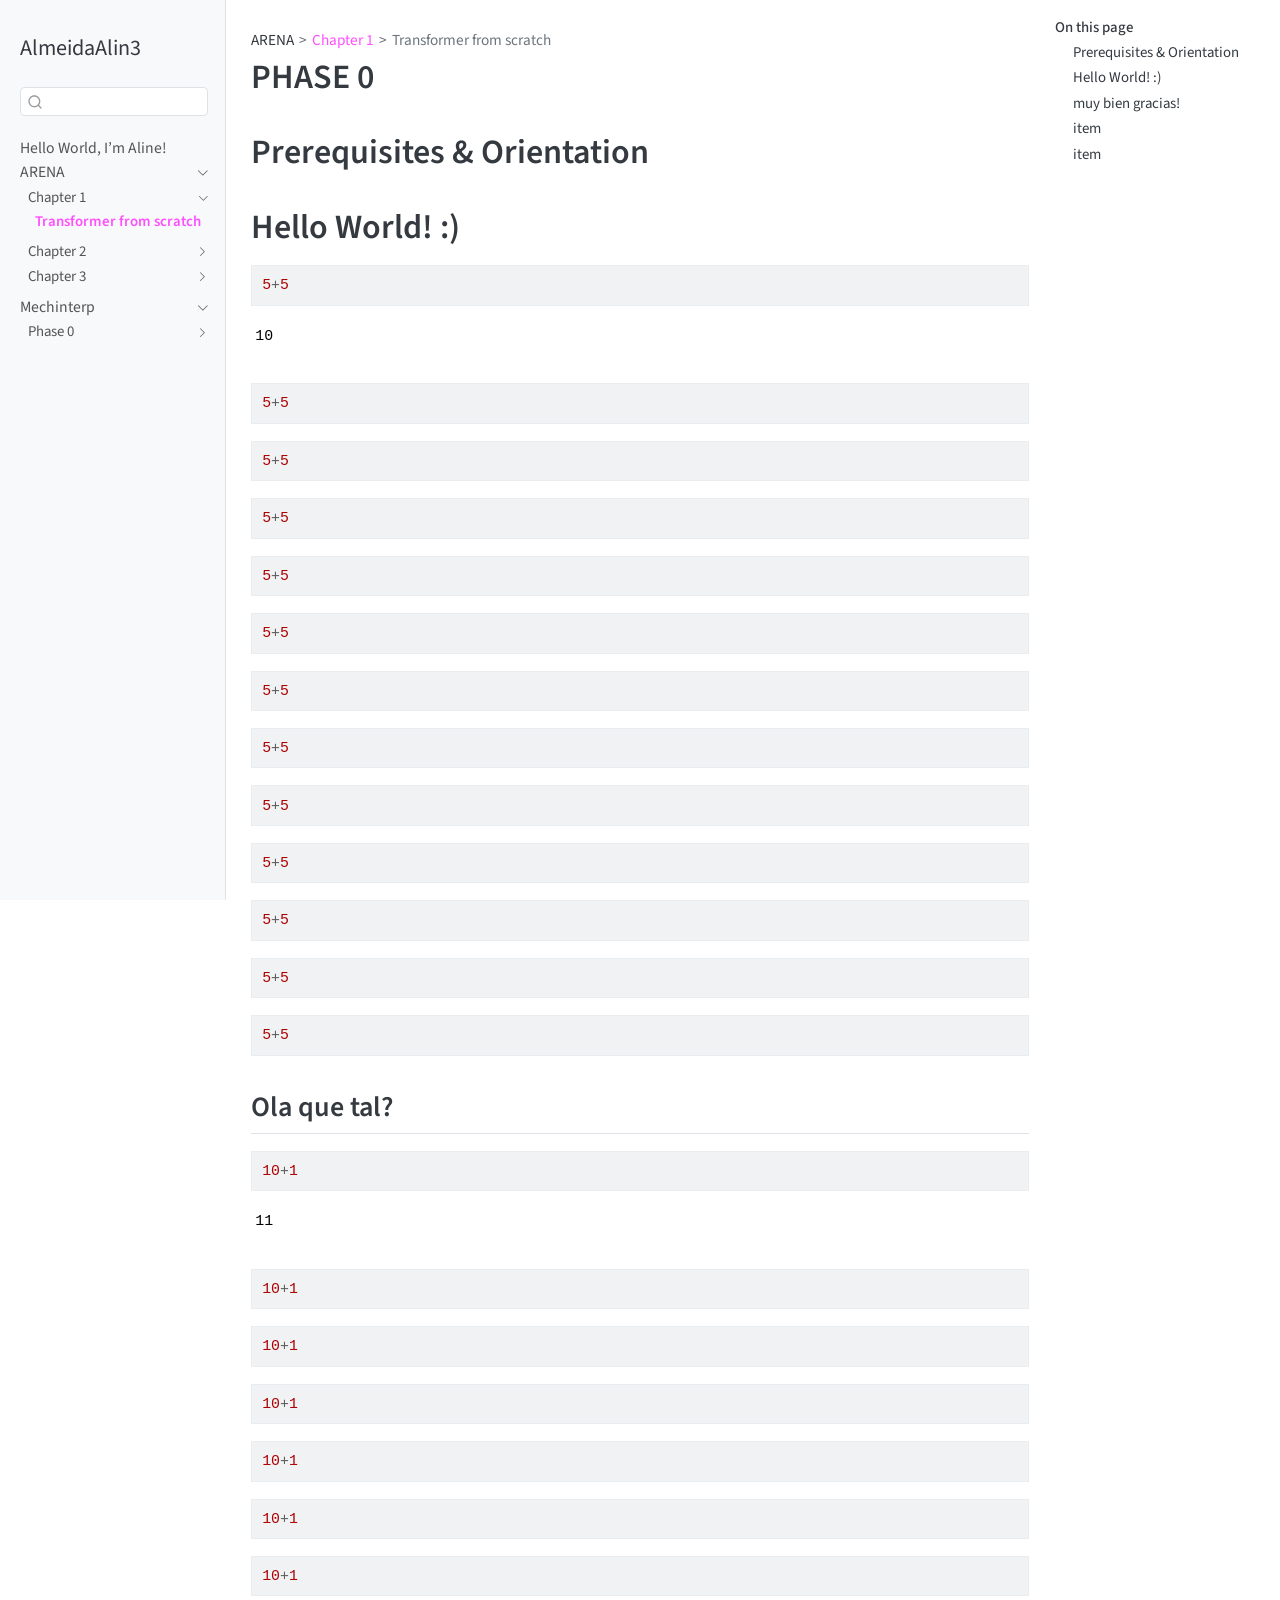
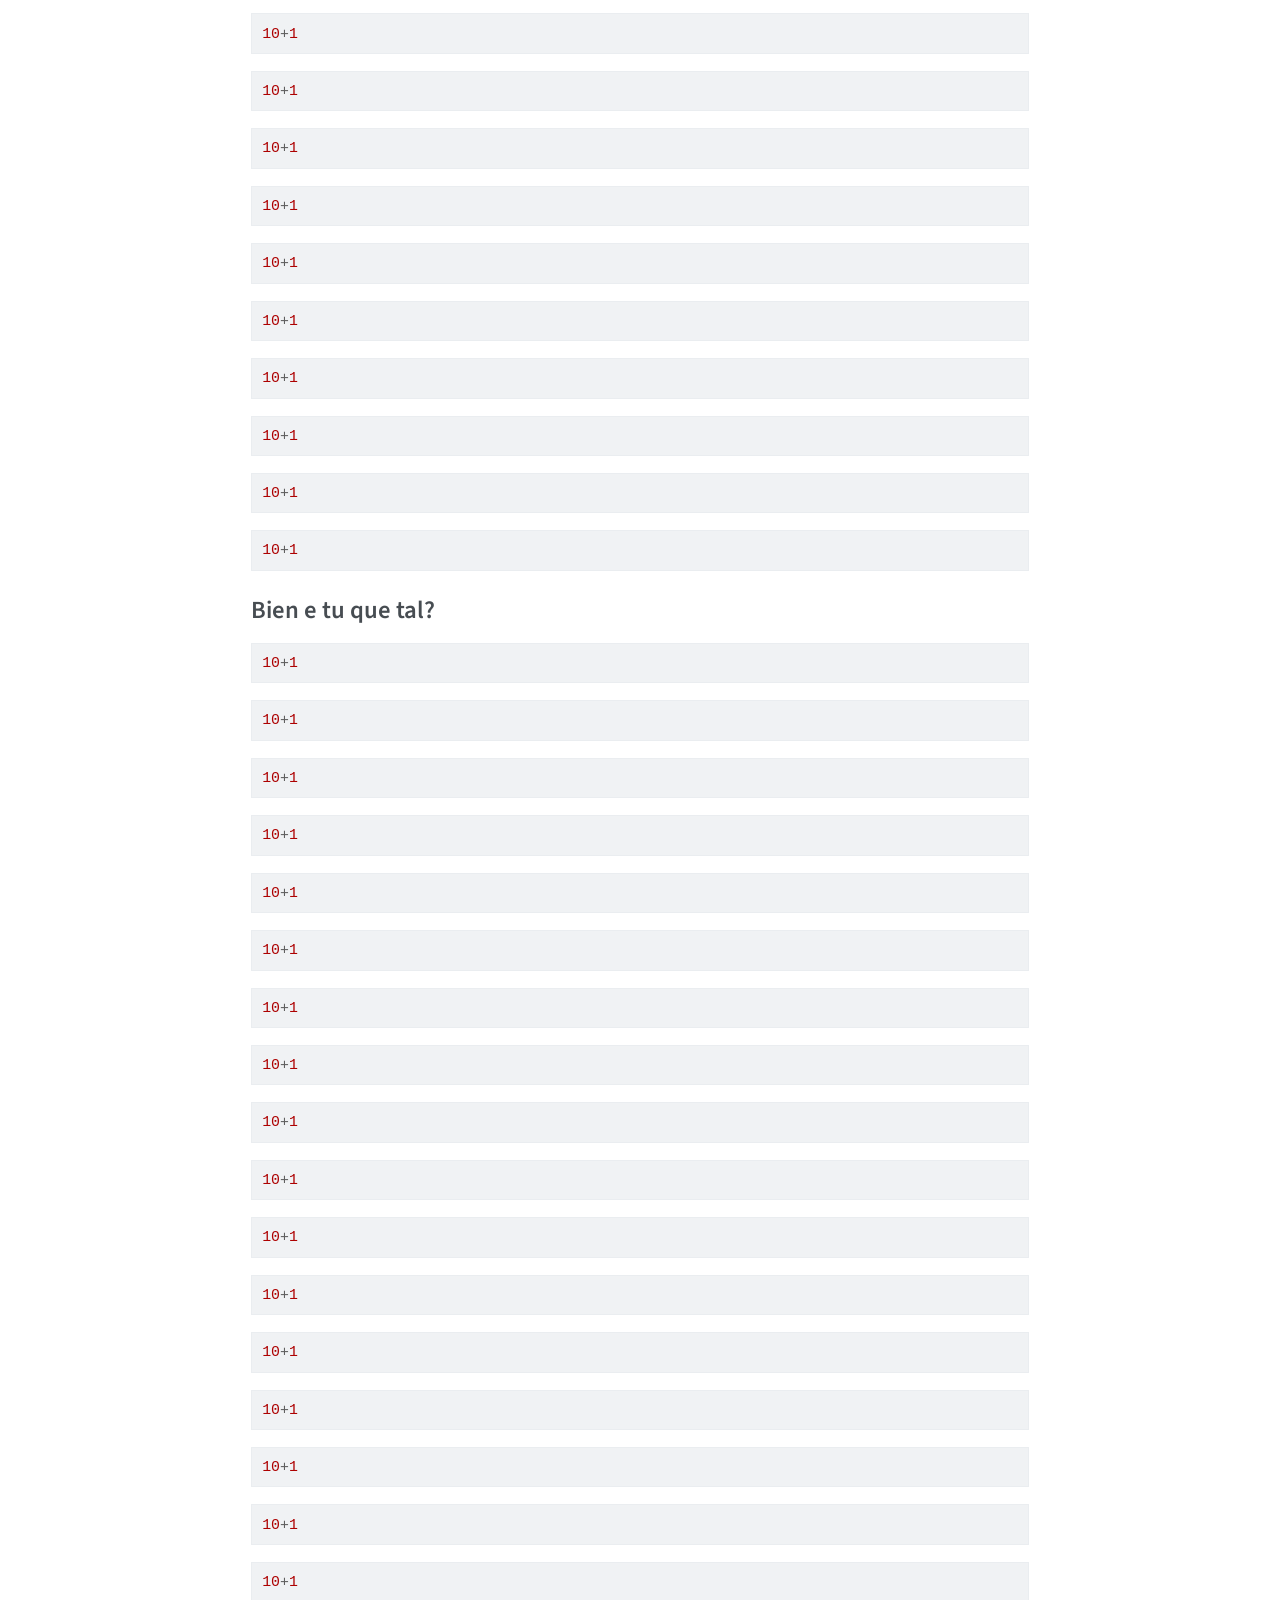
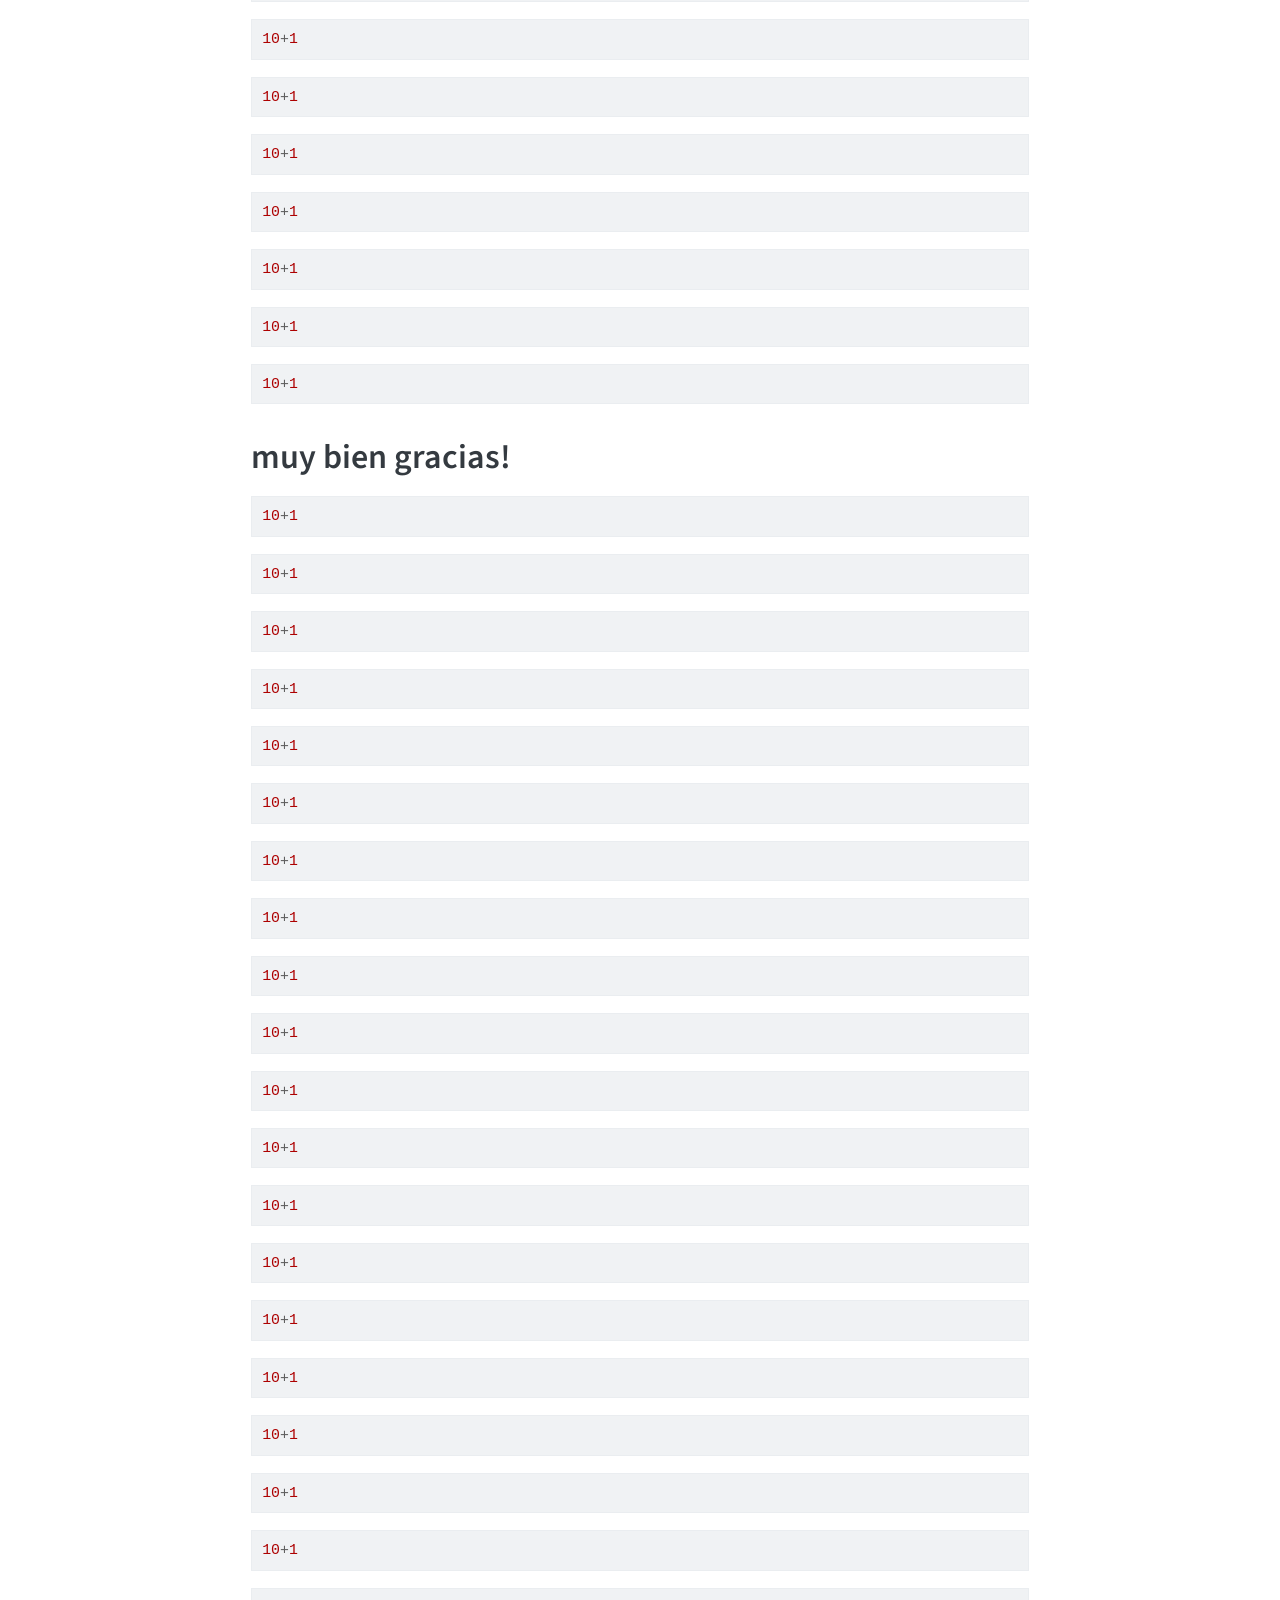
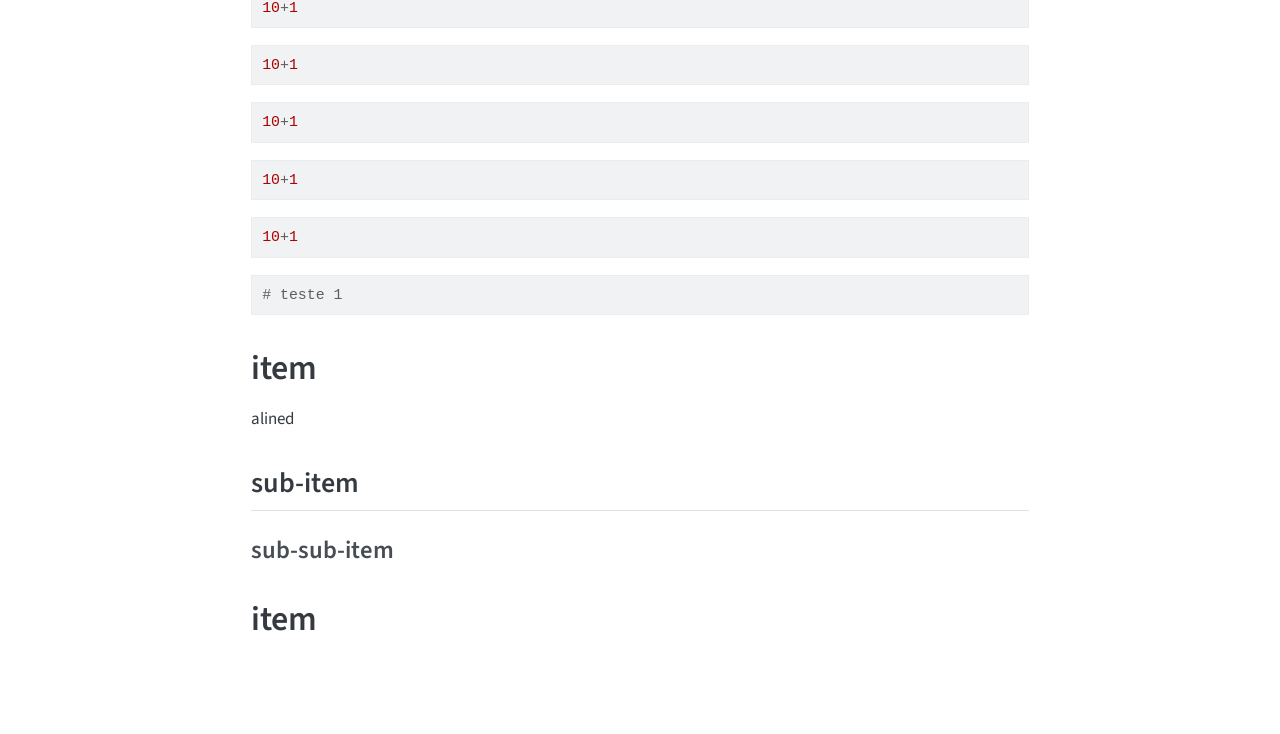
==== commit 502fbb93: "pages tree test" ====
--- a/docs/my_mechinterp/mech_interp.html
+++ b/docs/my_mechinterp/mech_interp.html
@@ -118,7 +118,7 @@
       <button type="button" class="quarto-btn-toggle btn" data-bs-toggle="collapse" role="button" data-bs-target=".quarto-sidebar-collapse-item" aria-controls="quarto-sidebar" aria-expanded="false" aria-label="Toggle sidebar navigation" onclick="if (window.quartoToggleHeadroom) { window.quartoToggleHeadroom(); }">
         <i class="bi bi-layout-text-sidebar-reverse"></i>
       </button>
-        <nav class="quarto-page-breadcrumbs" aria-label="breadcrumb"><ol class="breadcrumb"><li class="breadcrumb-item"><a href="../my_mechinterp/mech_interp.html">Mechinterp</a></li><li class="breadcrumb-item"><a href="../my_mechinterp/mech_interp.html">PHASE 0</a></li></ol></nav>
+        <nav class="quarto-page-breadcrumbs" aria-label="breadcrumb"><ol class="breadcrumb"><li class="breadcrumb-item">ARENA</li><li class="breadcrumb-item"><a href="../my_mechinterp/mech_interp.html">Chapter 1</a></li><li class="breadcrumb-item"><a href="../my_mechinterp/mech_interp.html">Transformer from scratch</a></li></ol></nav>
         <a class="flex-grow-1" role="navigation" data-bs-toggle="collapse" data-bs-target=".quarto-sidebar-collapse-item" aria-controls="quarto-sidebar" aria-expanded="false" aria-label="Toggle sidebar navigation" onclick="if (window.quartoToggleHeadroom) { window.quartoToggleHeadroom(); }">      
         </a>
       <button type="button" class="btn quarto-search-button" aria-label="Search" onclick="window.quartoOpenSearch();">
@@ -152,18 +152,91 @@
         <li class="sidebar-item sidebar-item-section">
       <div class="sidebar-item-container"> 
             <a class="sidebar-item-text sidebar-link text-start" data-bs-toggle="collapse" data-bs-target="#quarto-sidebar-section-1" role="navigation" aria-expanded="true">
- <span class="menu-text">Mechinterp</span></a>
+ <span class="menu-text">ARENA</span></a>
           <a class="sidebar-item-toggle text-start" data-bs-toggle="collapse" data-bs-target="#quarto-sidebar-section-1" role="navigation" aria-expanded="true" aria-label="Toggle section">
             <i class="bi bi-chevron-right ms-2"></i>
           </a> 
       </div>
       <ul id="quarto-sidebar-section-1" class="collapse list-unstyled sidebar-section depth1 show">  
+          <li class="sidebar-item sidebar-item-section">
+      <div class="sidebar-item-container"> 
+            <a class="sidebar-item-text sidebar-link text-start" data-bs-toggle="collapse" data-bs-target="#quarto-sidebar-section-2" role="navigation" aria-expanded="true">
+ <span class="menu-text">Chapter 1</span></a>
+          <a class="sidebar-item-toggle text-start" data-bs-toggle="collapse" data-bs-target="#quarto-sidebar-section-2" role="navigation" aria-expanded="true" aria-label="Toggle section">
+            <i class="bi bi-chevron-right ms-2"></i>
+          </a> 
+      </div>
+      <ul id="quarto-sidebar-section-2" class="collapse list-unstyled sidebar-section depth2 show">  
           <li class="sidebar-item">
   <div class="sidebar-item-container"> 
   <a href="../my_mechinterp/mech_interp.html" class="sidebar-item-text sidebar-link active">
- <span class="menu-text">PHASE 0</span></a>
+ <span class="menu-text">Transformer from scratch</span></a>
   </div>
 </li>
+      </ul>
+  </li>
+          <li class="sidebar-item sidebar-item-section">
+      <div class="sidebar-item-container"> 
+            <a class="sidebar-item-text sidebar-link text-start collapsed" data-bs-toggle="collapse" data-bs-target="#quarto-sidebar-section-3" role="navigation" aria-expanded="false">
+ <span class="menu-text">Chapter 2</span></a>
+          <a class="sidebar-item-toggle text-start collapsed" data-bs-toggle="collapse" data-bs-target="#quarto-sidebar-section-3" role="navigation" aria-expanded="false" aria-label="Toggle section">
+            <i class="bi bi-chevron-right ms-2"></i>
+          </a> 
+      </div>
+      <ul id="quarto-sidebar-section-3" class="collapse list-unstyled sidebar-section depth2 ">  
+          <li class="sidebar-item">
+  <div class="sidebar-item-container"> 
+  <a href="../my_mechinterp/mech_interp.html" class="sidebar-item-text sidebar-link">
+ <span class="menu-text">Transformer from scratch</span></a>
+  </div>
+</li>
+      </ul>
+  </li>
+          <li class="sidebar-item sidebar-item-section">
+      <div class="sidebar-item-container"> 
+            <a class="sidebar-item-text sidebar-link text-start collapsed" data-bs-toggle="collapse" data-bs-target="#quarto-sidebar-section-4" role="navigation" aria-expanded="false">
+ <span class="menu-text">Chapter 3</span></a>
+          <a class="sidebar-item-toggle text-start collapsed" data-bs-toggle="collapse" data-bs-target="#quarto-sidebar-section-4" role="navigation" aria-expanded="false" aria-label="Toggle section">
+            <i class="bi bi-chevron-right ms-2"></i>
+          </a> 
+      </div>
+      <ul id="quarto-sidebar-section-4" class="collapse list-unstyled sidebar-section depth2 ">  
+          <li class="sidebar-item">
+  <div class="sidebar-item-container"> 
+  <a href="../my_mechinterp/mech_interp.html" class="sidebar-item-text sidebar-link">
+ <span class="menu-text">Transformer from scratch</span></a>
+  </div>
+</li>
+      </ul>
+  </li>
+      </ul>
+  </li>
+        <li class="sidebar-item sidebar-item-section">
+      <div class="sidebar-item-container"> 
+            <a class="sidebar-item-text sidebar-link text-start" data-bs-toggle="collapse" data-bs-target="#quarto-sidebar-section-5" role="navigation" aria-expanded="true">
+ <span class="menu-text">Mechinterp</span></a>
+          <a class="sidebar-item-toggle text-start" data-bs-toggle="collapse" data-bs-target="#quarto-sidebar-section-5" role="navigation" aria-expanded="true" aria-label="Toggle section">
+            <i class="bi bi-chevron-right ms-2"></i>
+          </a> 
+      </div>
+      <ul id="quarto-sidebar-section-5" class="collapse list-unstyled sidebar-section depth1 show">  
+          <li class="sidebar-item sidebar-item-section">
+      <div class="sidebar-item-container"> 
+            <a class="sidebar-item-text sidebar-link text-start collapsed" data-bs-toggle="collapse" data-bs-target="#quarto-sidebar-section-6" role="navigation" aria-expanded="false">
+ <span class="menu-text">Phase 0</span></a>
+          <a class="sidebar-item-toggle text-start collapsed" data-bs-toggle="collapse" data-bs-target="#quarto-sidebar-section-6" role="navigation" aria-expanded="false" aria-label="Toggle section">
+            <i class="bi bi-chevron-right ms-2"></i>
+          </a> 
+      </div>
+      <ul id="quarto-sidebar-section-6" class="collapse list-unstyled sidebar-section depth2 ">  
+          <li class="sidebar-item">
+  <div class="sidebar-item-container"> 
+  <a href="../my_mechinterp/mech_interp.html" class="sidebar-item-text sidebar-link">
+ <span class="menu-text">Transformer from scratch</span></a>
+  </div>
+</li>
+      </ul>
+  </li>
       </ul>
   </li>
     </ul>
@@ -199,7 +272,7 @@
 <!-- main -->
 <main class="content" id="quarto-document-content">
 
-<header id="title-block-header" class="quarto-title-block default"><nav class="quarto-page-breadcrumbs quarto-title-breadcrumbs d-none d-lg-block" aria-label="breadcrumb"><ol class="breadcrumb"><li class="breadcrumb-item"><a href="../my_mechinterp/mech_interp.html">Mechinterp</a></li><li class="breadcrumb-item"><a href="../my_mechinterp/mech_interp.html">PHASE 0</a></li></ol></nav>
+<header id="title-block-header" class="quarto-title-block default"><nav class="quarto-page-breadcrumbs quarto-title-breadcrumbs d-none d-lg-block" aria-label="breadcrumb"><ol class="breadcrumb"><li class="breadcrumb-item">ARENA</li><li class="breadcrumb-item"><a href="../my_mechinterp/mech_interp.html">Chapter 1</a></li><li class="breadcrumb-item"><a href="../my_mechinterp/mech_interp.html">Transformer from scratch</a></li></ol></nav>
 <div class="quarto-title">
 <h1 class="title">PHASE 0</h1>
 </div>
